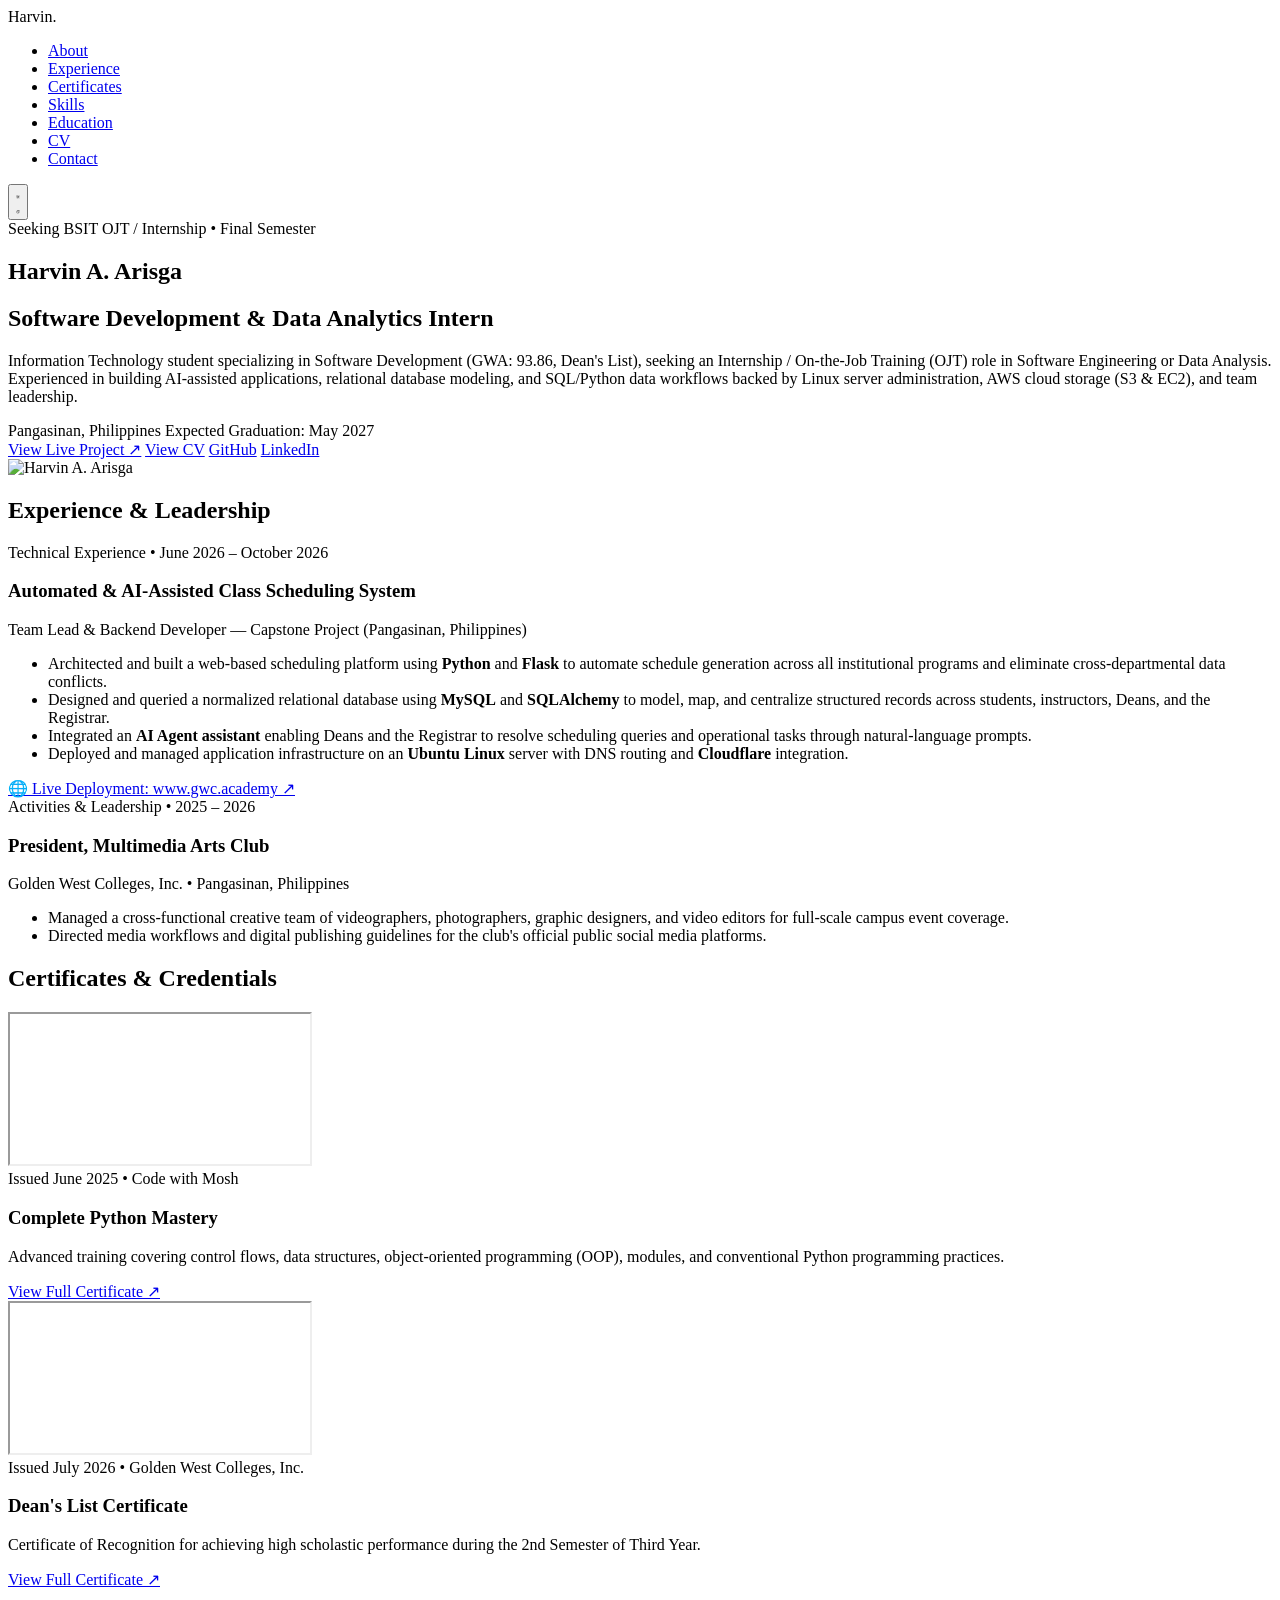
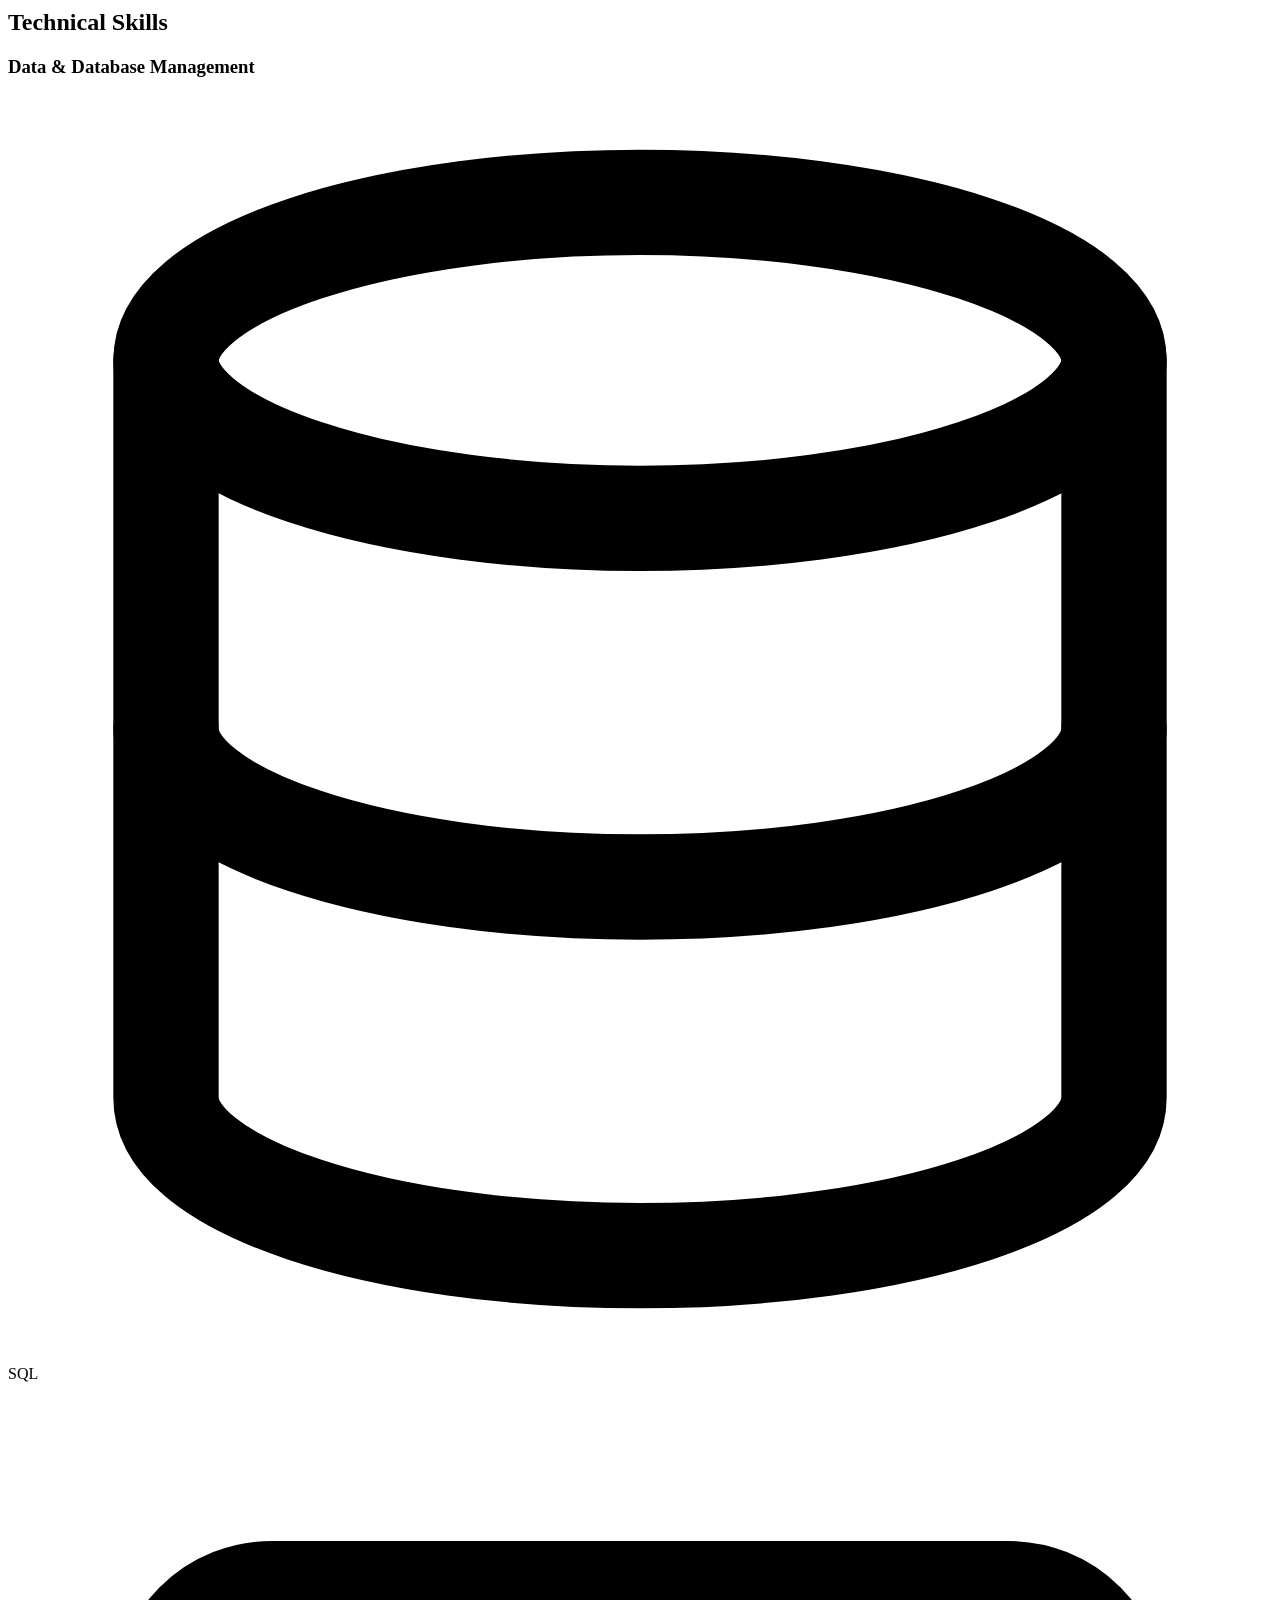
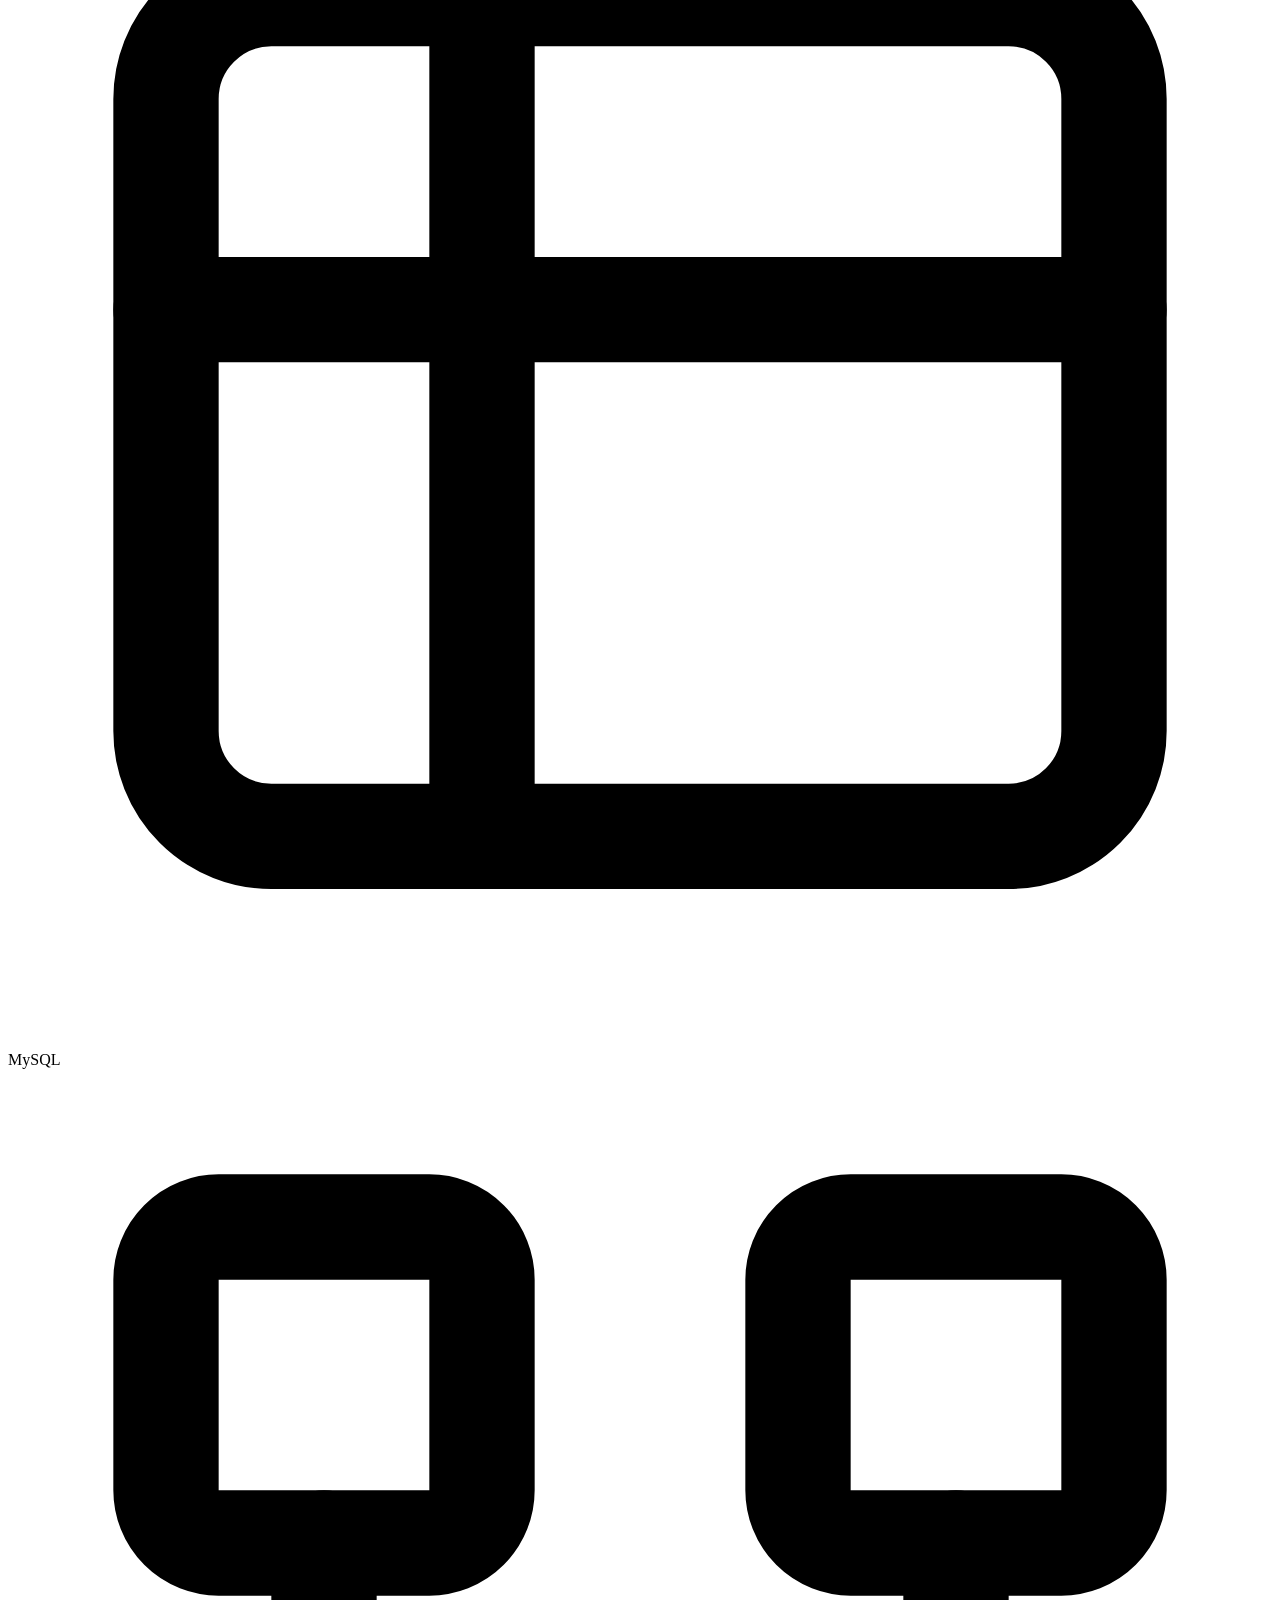
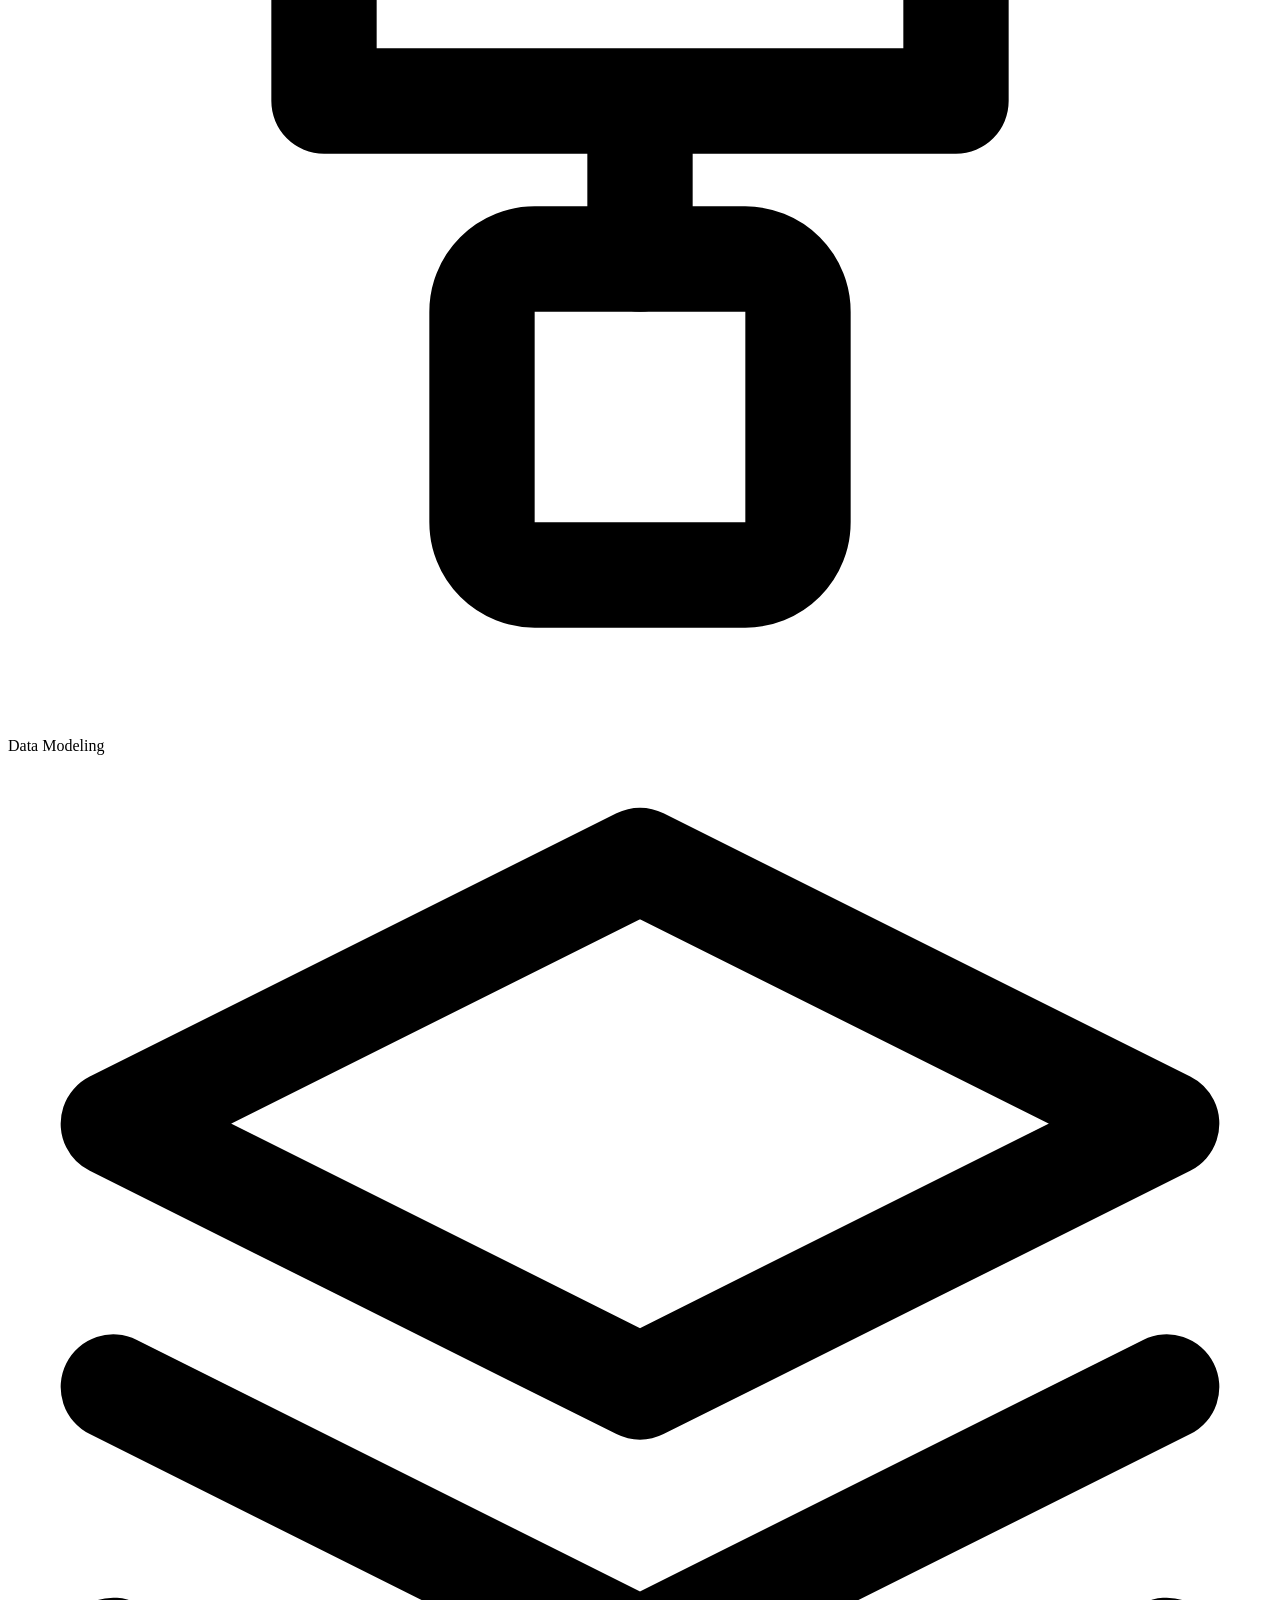
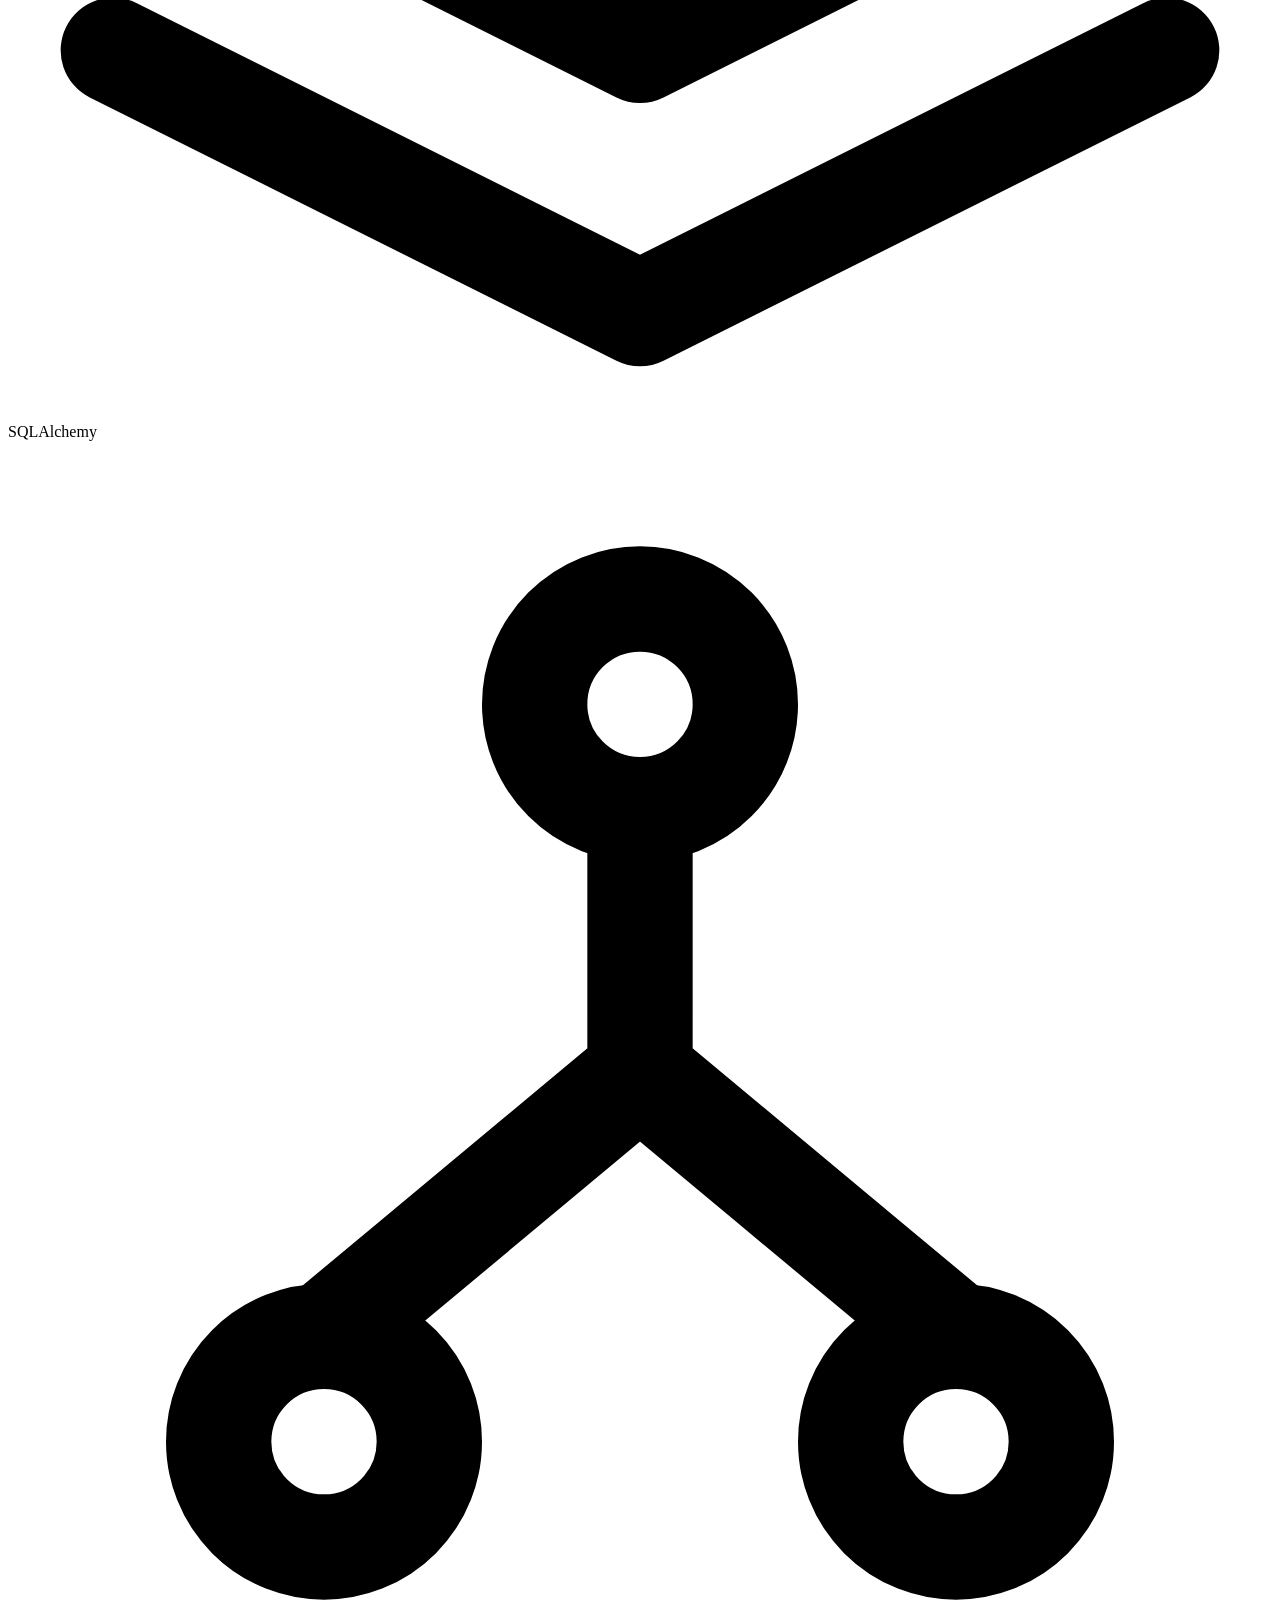
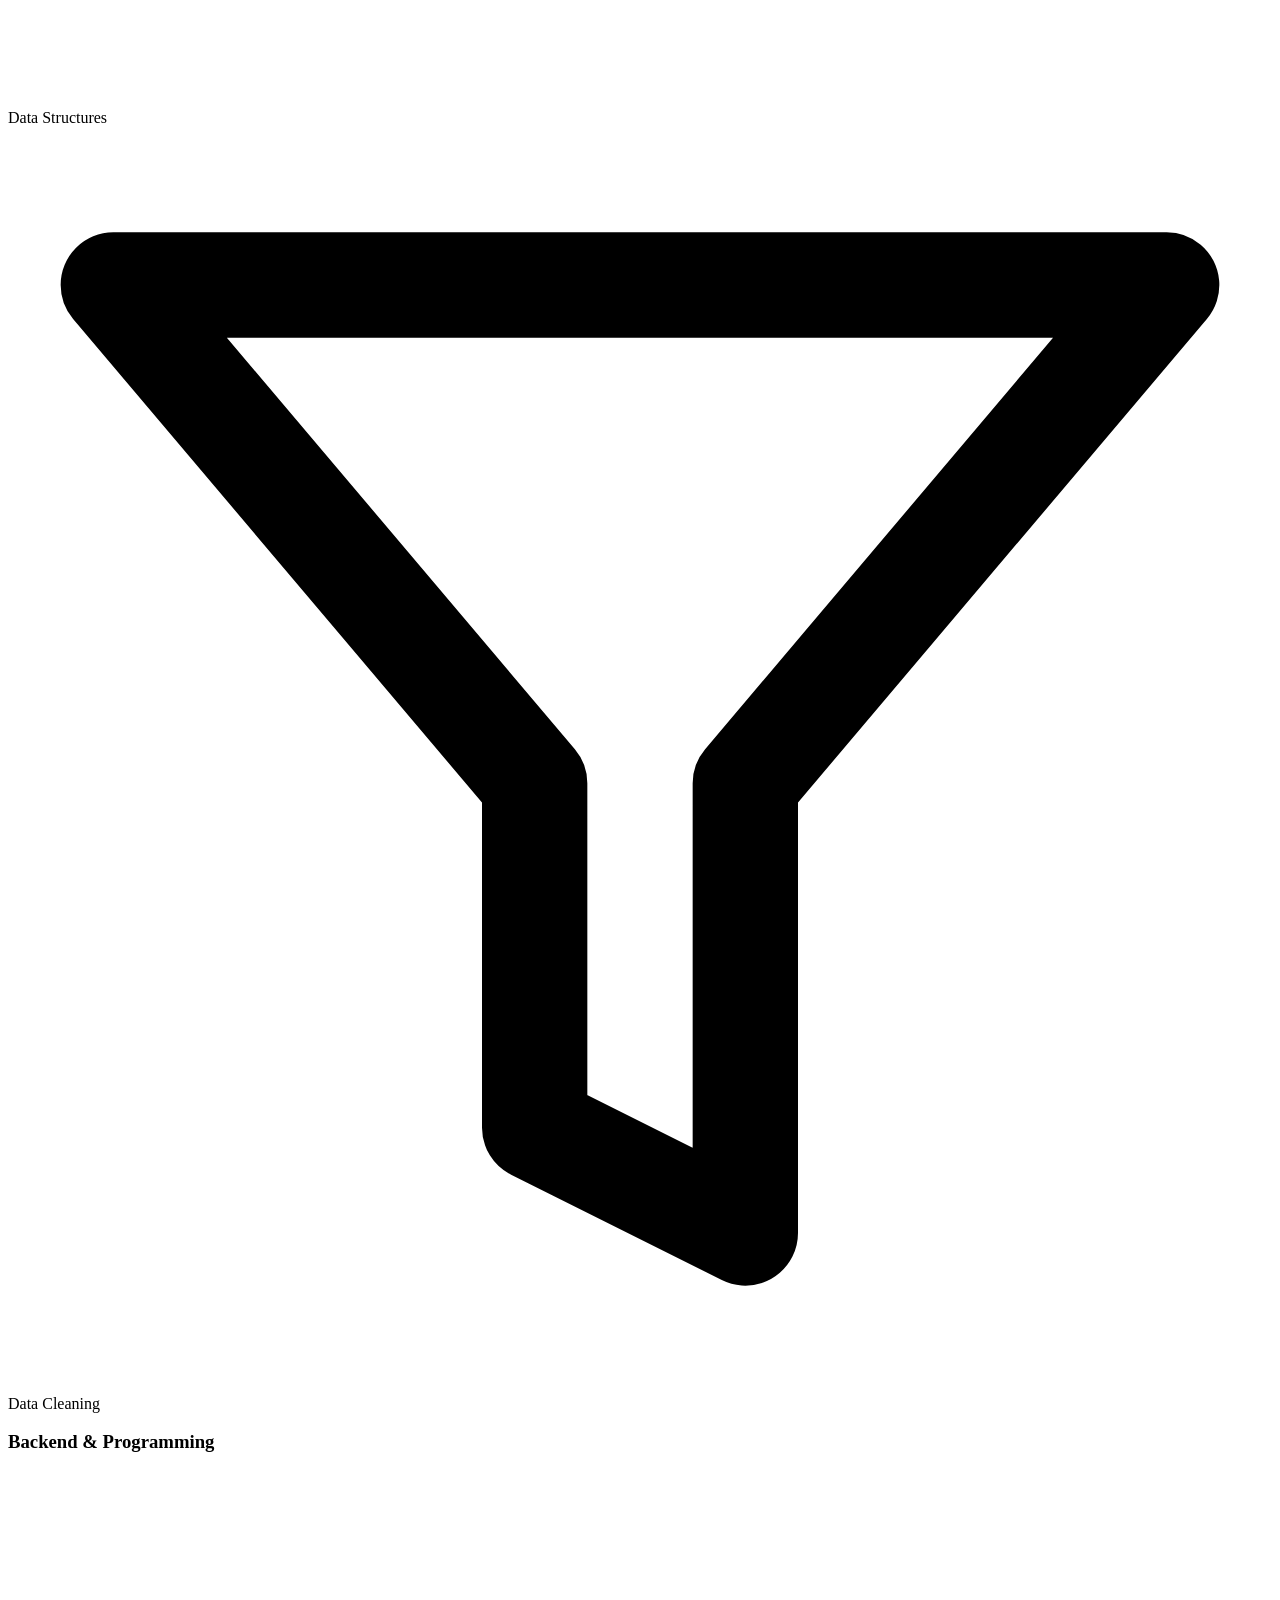
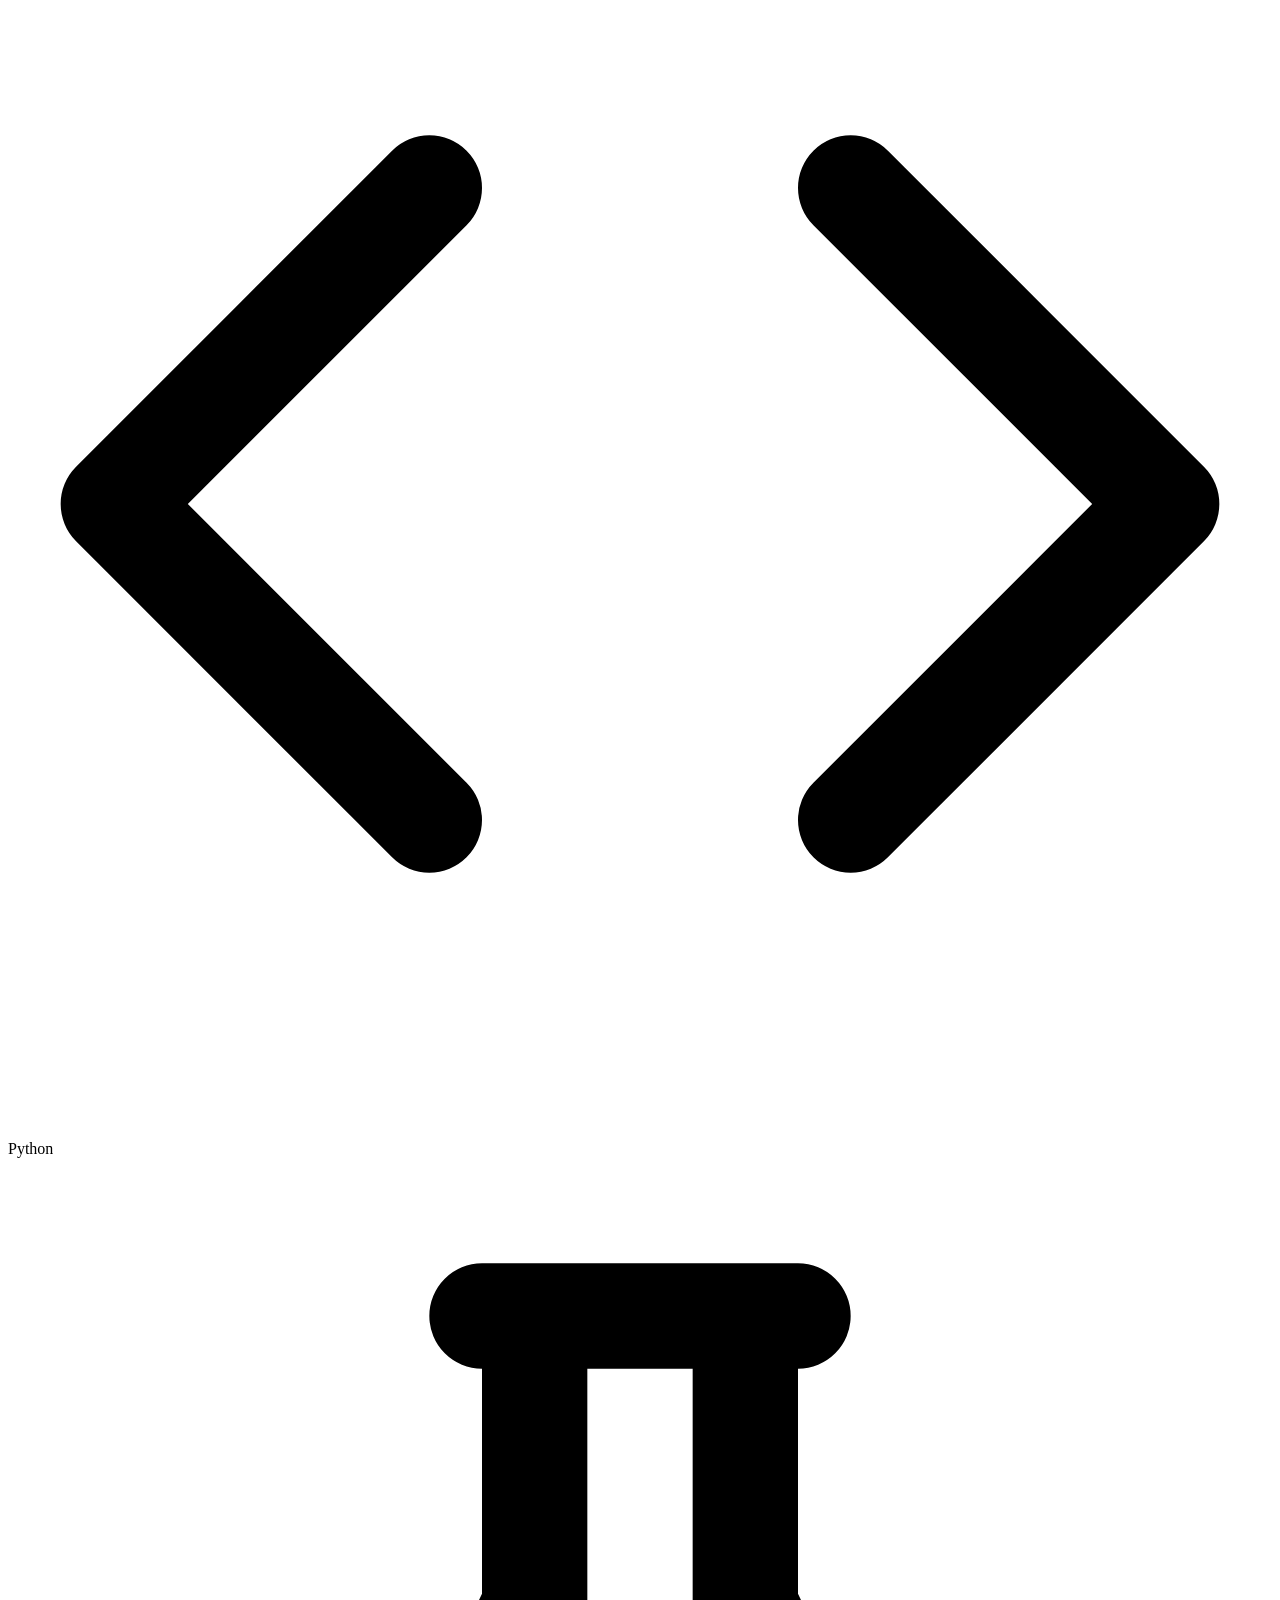
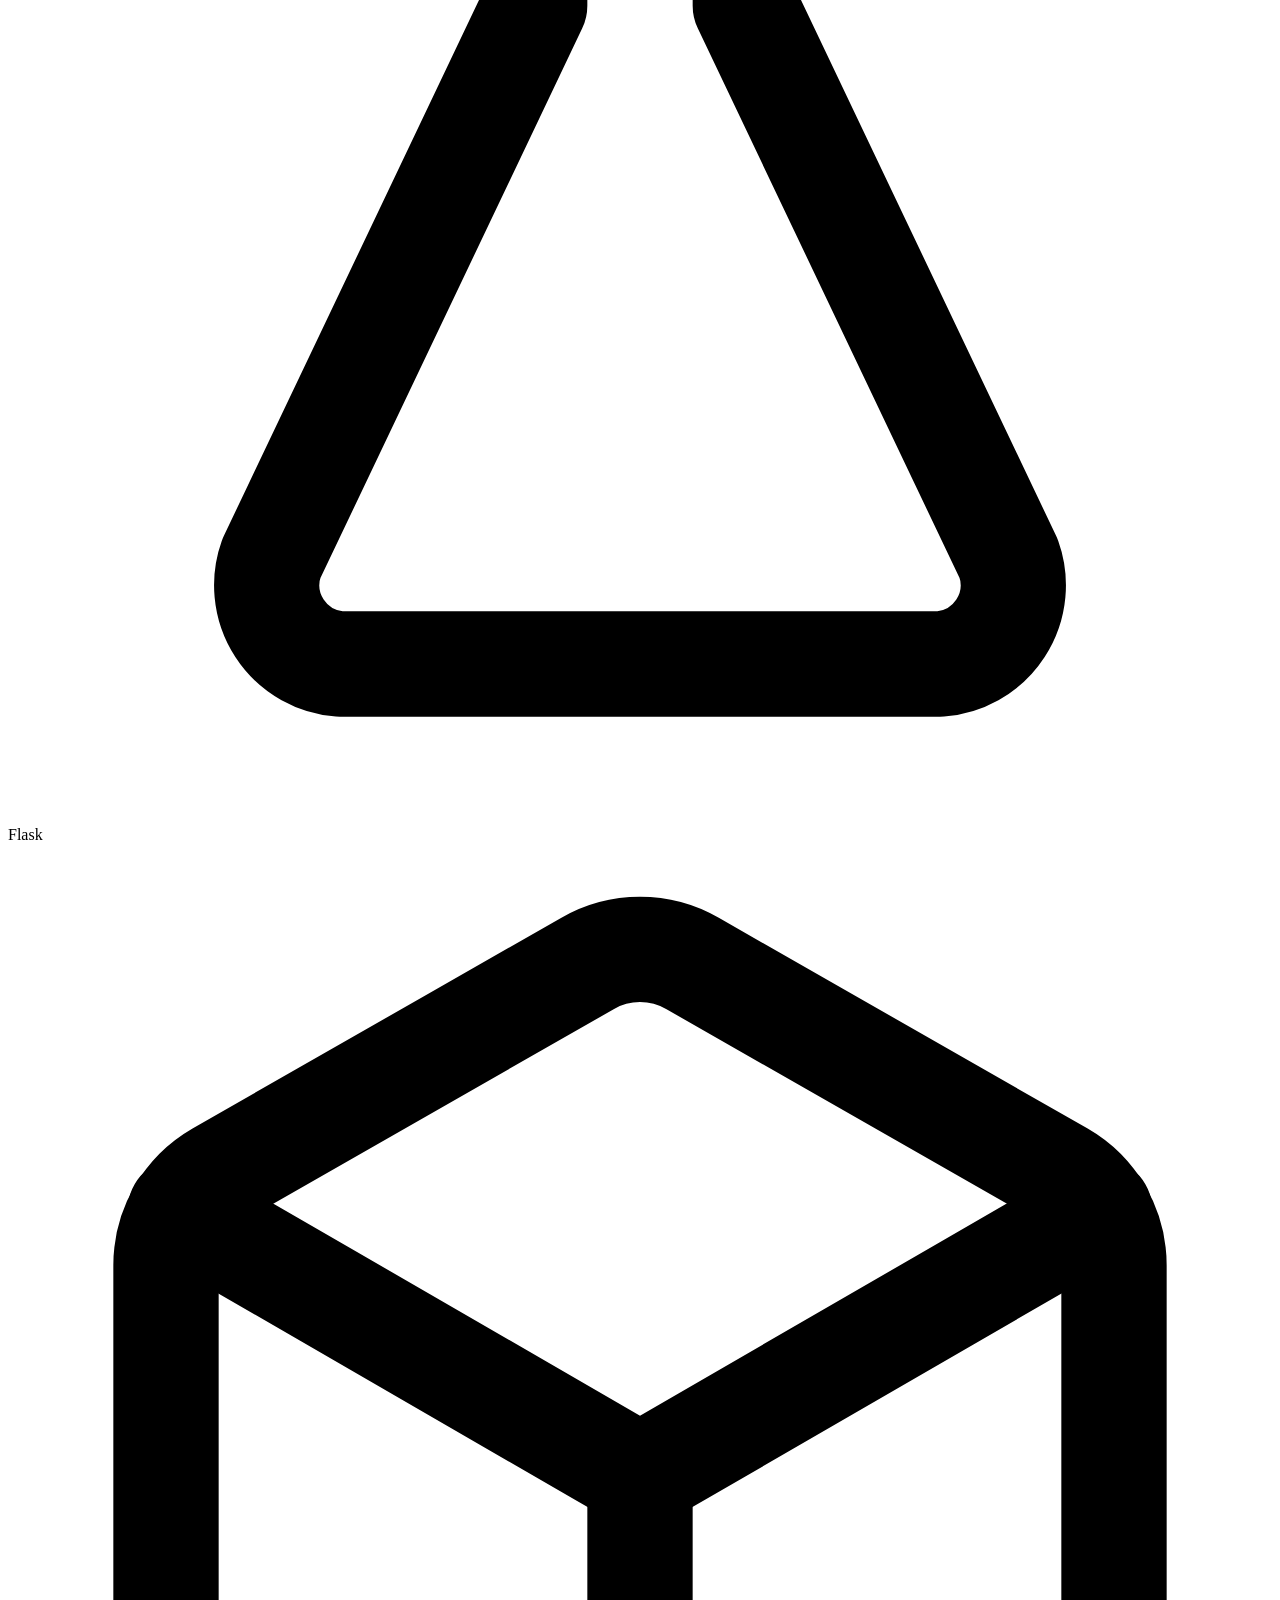
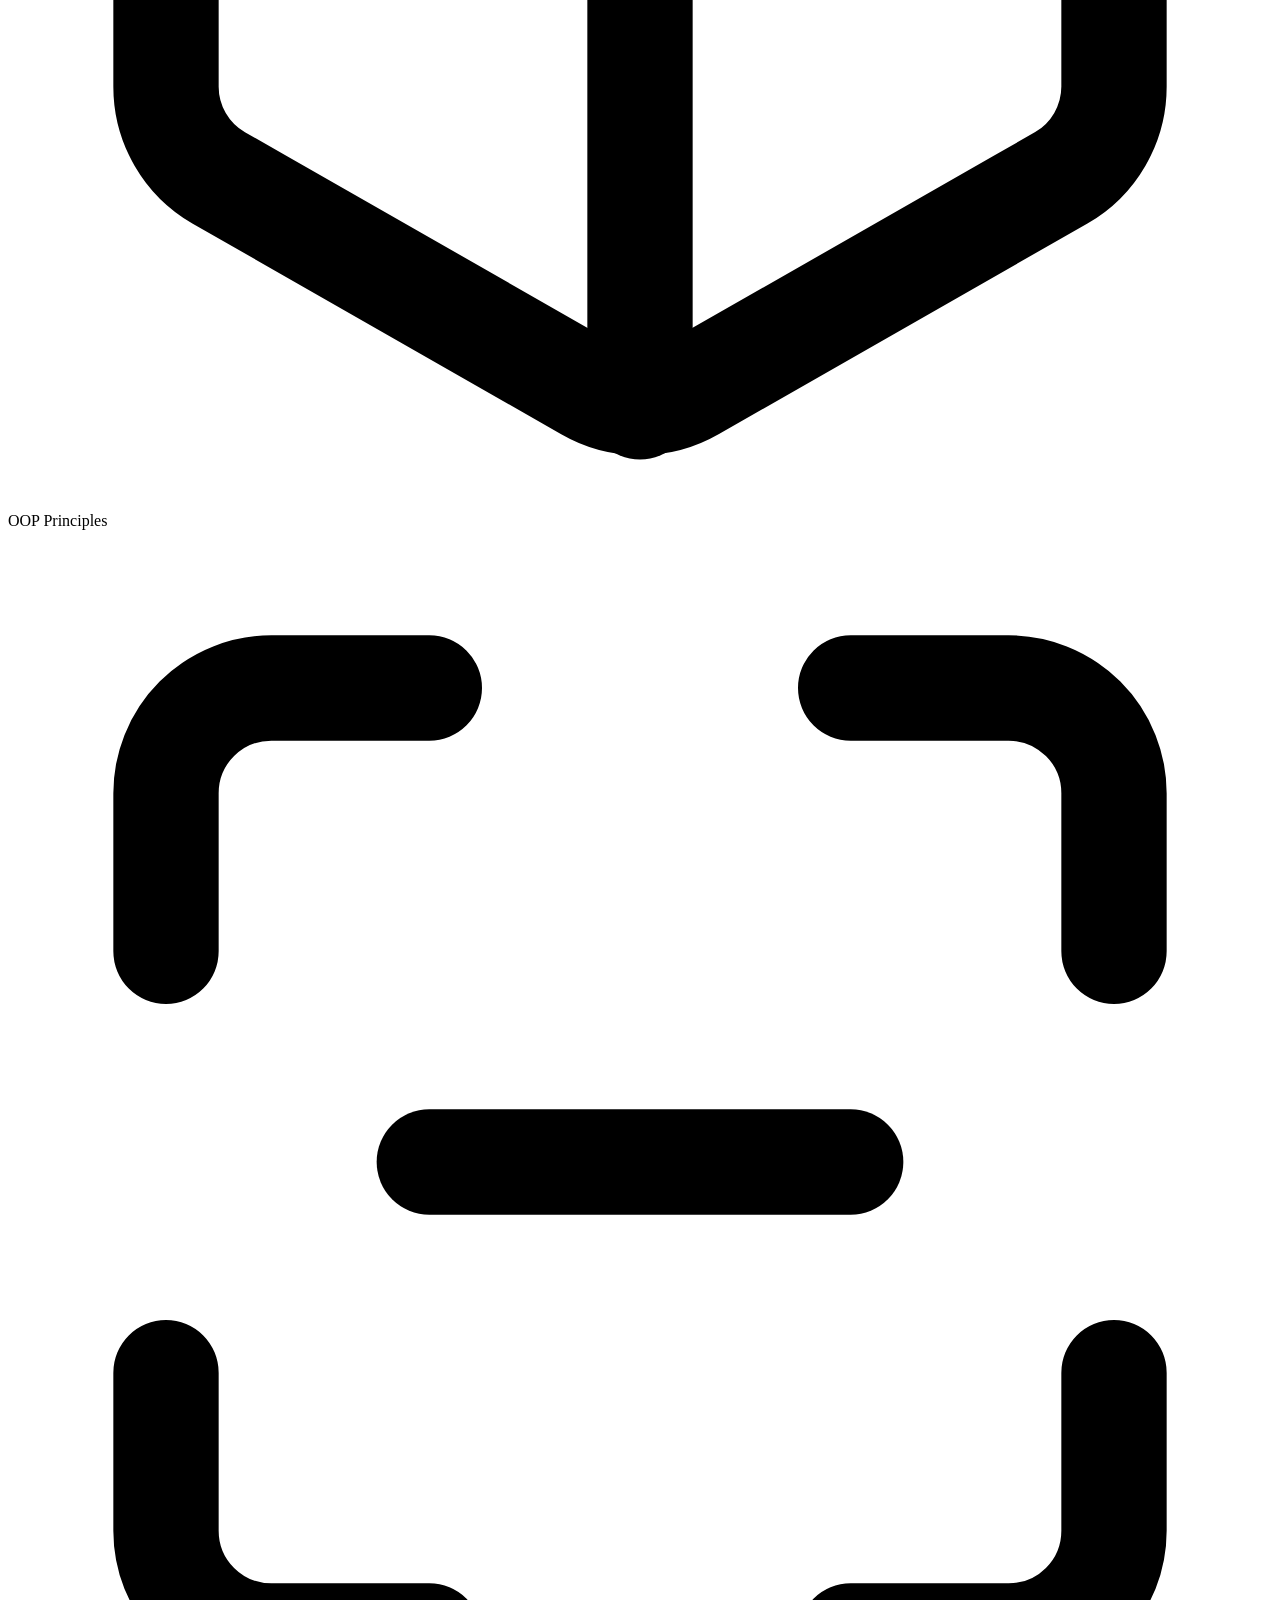
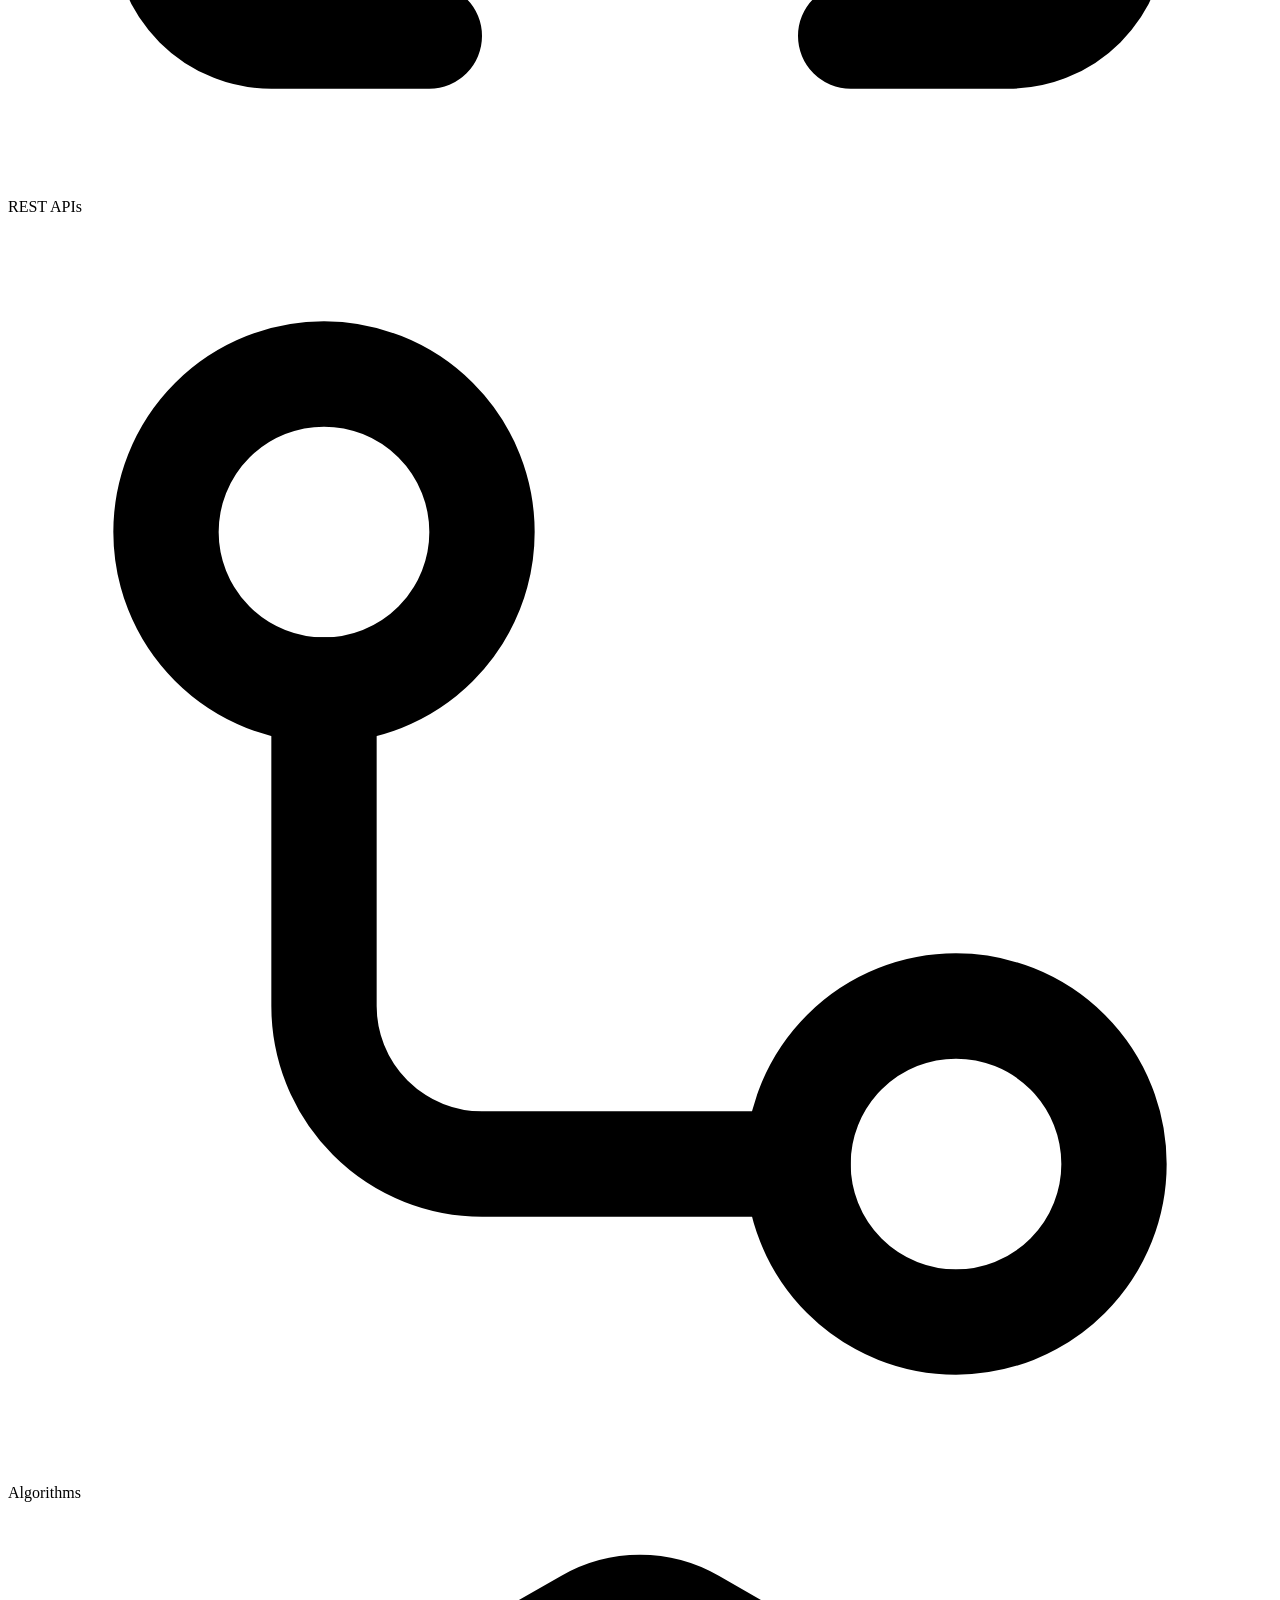
==== Portfolio/index.html @ 960c441a "Add files via upload" ====
<!DOCTYPE html>
<html lang="en">

<head>
    <meta charset="UTF-8">
    <meta name="viewport" content="width=device-width, initial-scale=1.0">
    <title>Harvin A. Arisga | Software Development & Data Analytics OJT</title>
    <link rel="stylesheet" href="/static/css/style.css">
    <script>
        // Apply saved theme immediately before paint (defaults to light mode)
        if (localStorage.getItem('theme') === 'dark') {
            document.documentElement.setAttribute('data-theme', 'dark');
        }
    </script>
</head>

<body>

    <!-- Navigation -->
    <header class="navbar">
        <div class="logo">Harvin<span>.</span></div>
        <nav class="nav-right">
            <ul class="nav-links">
                <li><a href="#about">About</a></li>
                <li><a href="#experience">Experience</a></li>
                <li><a href="#certificates">Certificates</a></li>
                <li><a href="#skills">Skills</a></li>
                <li><a href="#education">Education</a></li>
                <li><a href="#cv">CV</a></li>
                <li><a href="#contact">Contact</a></li>
            </ul>
            <button id="theme-toggle" class="theme-switch" role="switch" aria-checked="false"
                aria-label="Toggle color theme" title="Switch Theme">
                <span class="switch-track">
                    <span class="switch-knob">
                        <!-- Minimal Geometric Sun Icon -->
                        <svg class="icon-sun" viewBox="0 0 24 24" fill="none" stroke="currentColor" stroke-width="2"
                            stroke-linecap="round" stroke-linejoin="round">
                            <circle cx="12" cy="12" r="4"></circle>
                            <path
                                d="M12 2v2M12 20v2M4.93 4.93l1.41 1.41M17.66 17.66l1.41 1.41M2 12h2M20 12h2M4.93 19.07l1.41-1.41M17.66 6.34l1.41-1.41">
                            </path>
                        </svg>
                        <!-- Crescent Moon + Sparkle Icon -->
                        <svg class="icon-moon" viewBox="0 0 24 24" fill="none" stroke="currentColor" stroke-width="2"
                            stroke-linecap="round" stroke-linejoin="round">
                            <path d="M12 3a6 6 0 0 0 9 9 9 9 0 1 1-9-9Z"></path>
                            <path d="M19 3v4M21 5h-4"></path>
                        </svg>
                    </span>
                </span>
            </button>
        </nav>
    </header>

    <!-- Hero Section -->
    <section id="about" class="hero-section">
        <div class="text-side">
            <span class="status-badge">Seeking BSIT OJT / Internship • Final Semester</span>
            <h1>Harvin A. Arisga</h1>
            <h2 class="role">Software Development & Data Analytics Intern</h2>
            <p class="bio">
                Information Technology student specializing in Software Development (GWA: 93.86, Dean's List),
                seeking an Internship / On-the-Job Training (OJT) role in Software Engineering or Data Analysis.
                Experienced in building AI-assisted applications, relational database modeling, and SQL/Python
                data workflows backed by Linux server administration, AWS cloud storage (S3 & EC2), and team leadership.
            </p>
            <div class="hero-meta">
                <span>Pangasinan, Philippines</span>
                <span>Expected Graduation: May 2027</span>
            </div>
            <div class="hero-buttons">
                <a href="https://www.gwc.academy" target="_blank" rel="noopener noreferrer" class="btn primary-btn">View
                    Live Project ↗</a>
                <a href="#cv" class="btn secondary-btn">View CV</a>
                <a href="https://github.com/Rikashiru24" target="_blank" rel="noopener noreferrer"
                    class="btn secondary-btn">GitHub</a>
                <a href="https://linkedin.com/in/harvin-arisga" target="_blank" rel="noopener noreferrer"
                    class="btn secondary-btn">LinkedIn</a>
            </div>
        </div>

        <!-- Your exact cropped photo setup -->
        <div class="crop-box">
            <img src="/static/image/harvin_no_bg.png" alt="Harvin A. Arisga">
        </div>
    </section>

    <!-- Technical Experience & Leadership Section -->
    <section id="experience" class="section alt-bg">
        <h2 class="section-title">Experience & Leadership</h2>
        <div class="experience-grid">

            <!-- Capstone Project with Live URL -->
            <div class="exp-card">
                <div class="exp-header">
                    <div>
                        <span class="exp-tag">Technical Experience • June 2026 – October 2026</span>
                        <h3>Automated & AI-Assisted Class Scheduling System</h3>
                        <p class="exp-role">Team Lead & Backend Developer — Capstone Project (Pangasinan, Philippines)
                        </p>
                    </div>
                </div>
                <ul class="exp-list">
                    <li>Architected and built a web-based scheduling platform using <strong>Python</strong> and
                        <strong>Flask</strong> to automate schedule generation across all institutional programs and
                        eliminate cross-departmental data conflicts.
                    </li>
                    <li>Designed and queried a normalized relational database using <strong>MySQL</strong> and
                        <strong>SQLAlchemy</strong> to model, map, and centralize structured records across students,
                        instructors, Deans, and the Registrar.
                    </li>
                    <li>Integrated an <strong>AI Agent assistant</strong> enabling Deans and the Registrar to resolve
                        scheduling queries and operational tasks through natural-language prompts.
                    </li>
                    <li>Deployed and managed application infrastructure on an <strong>Ubuntu Linux</strong> server with
                        DNS routing and <strong>Cloudflare</strong> integration.
                    </li>
                </ul>
                <div class="exp-footer">
                    <a href="https://www.gwc.academy" target="_blank" rel="noopener noreferrer"
                        class="project-live-link">
                        🌐 Live Deployment: www.gwc.academy ↗
                    </a>
                </div>
            </div>

            <!-- Leadership -->
            <div class="side-cards">
                <div class="exp-card">
                    <span class="exp-tag">Activities & Leadership • 2025 – 2026</span>
                    <h3>President, Multimedia Arts Club</h3>
                    <p class="exp-role">Golden West Colleges, Inc. • Pangasinan, Philippines</p>
                    <ul class="exp-list">
                        <li>Managed a cross-functional creative team of videographers, photographers, graphic designers,
                            and video editors for full-scale campus event coverage.</li>
                        <li>Directed media workflows and digital publishing guidelines for the club's official public
                            social media platforms.</li>
                    </ul>
                </div>
            </div>

        </div>
    </section>

    <!-- Certificates Section -->
    <section id="certificates" class="section">
        <h2 class="section-title">Certificates & Credentials</h2>
        <div class="certificates-grid">

            <!-- Certificate 1: Complete Python Mastery -->
            <div class="cert-item-card">
                <div class="cert-img-wrapper">
                    <iframe
                        src="https://amzn-s3-my-credentials.s3.ap-southeast-1.amazonaws.com/certificates/certificate-of-completion-for-python-programming-for-beginners.pdf#toolbar=0&navpanes=0&scrollbar=0"
                        title="Complete Python Mastery Certificate">
                    </iframe>
                </div>
                <div class="cert-body">
                    <span class="exp-tag">Issued June 2025 • Code with Mosh</span>
                    <h3>Complete Python Mastery</h3>
                    <p>
                        Advanced training covering control flows, data structures, object-oriented programming (OOP),
                        modules, and conventional Python programming practices.
                    </p>
                    <a href="https://amzn-s3-my-credentials.s3.ap-southeast-1.amazonaws.com/certificates/certificate-of-completion-for-python-programming-for-beginners.pdf"
                        target="_blank" rel="noopener noreferrer" class="cert-view-link">
                        View Full Certificate ↗
                    </a>
                </div>
            </div>

            <!-- Certificate 2: Dean's List Certificate -->
            <div class="cert-item-card">
                <div class="cert-img-wrapper">
                    <iframe
                        src="https://amzn-s3-my-credentials.s3.ap-southeast-1.amazonaws.com/certificates/Deans_List_COR.pdf#toolbar=0&navpanes=0&scrollbar=0"
                        title="Dean's List Certificate of Recognition">
                    </iframe>
                </div>
                <div class="cert-body">
                    <span class="exp-tag">Issued July 2026 • Golden West Colleges, Inc.</span>
                    <h3>Dean's List Certificate</h3>
                    <p>
                        Certificate of Recognition for achieving high scholastic performance during the 2nd Semester
                        of Third Year.
                    </p>
                    <a href="https://amzn-s3-my-credentials.s3.ap-southeast-1.amazonaws.com/certificates/Deans_List_COR.pdf"
                        target="_blank" rel="noopener noreferrer" class="cert-view-link">
                        View Full Certificate ↗
                    </a>
                </div>
            </div>

        </div>
    </section>

    <!-- Technical Skills Section -->
    <section id="skills" class="section alt-bg">
        <h2 class="section-title">Technical Skills</h2>
        <div class="skills-categories">
            <!-- Category 1 -->
            <div class="skill-group">
                <h3>Data & Database Management</h3>
                <div class="skills-list">
                    <div class="skill-item">
                        <svg class="skill-icon" viewBox="0 0 24 24" fill="none" stroke="currentColor" stroke-width="2"
                            stroke-linecap="round" stroke-linejoin="round">
                            <ellipse cx="12" cy="5" rx="9" ry="3" />
                            <path d="M3 5v14c0 1.66 4 3 9 3s9-1.34 9-3V5" />
                            <path d="M3 12c0 1.66 4 3 9 3s9-1.34 9-3" />
                        </svg>
                        <span>SQL</span>
                    </div>
                    <div class="skill-item">
                        <svg class="skill-icon" viewBox="0 0 24 24" fill="none" stroke="currentColor" stroke-width="2"
                            stroke-linecap="round" stroke-linejoin="round">
                            <rect x="3" y="4" width="18" height="16" rx="2" />
                            <path d="M3 10h18M9 4v16" />
                        </svg>
                        <span>MySQL</span>
                    </div>
                    <div class="skill-item">
                        <svg class="skill-icon" viewBox="0 0 24 24" fill="none" stroke="currentColor" stroke-width="2"
                            stroke-linecap="round" stroke-linejoin="round">
                            <rect x="3" y="3" width="6" height="6" rx="1" />
                            <rect x="15" y="3" width="6" height="6" rx="1" />
                            <rect x="9" y="15" width="6" height="6" rx="1" />
                            <path d="M6 9v3h12V9M12 12v3" />
                        </svg>
                        <span>Data Modeling</span>
                    </div>
                    <div class="skill-item">
                        <svg class="skill-icon" viewBox="0 0 24 24" fill="none" stroke="currentColor" stroke-width="2"
                            stroke-linecap="round" stroke-linejoin="round">
                            <path d="M12 2L2 7l10 5 10-5-10-5z" />
                            <path d="M2 17l10 5 10-5" />
                            <path d="M2 12l10 5 10-5" />
                        </svg>
                        <span>SQLAlchemy</span>
                    </div>
                    <div class="skill-item">
                        <svg class="skill-icon" viewBox="0 0 24 24" fill="none" stroke="currentColor" stroke-width="2"
                            stroke-linecap="round" stroke-linejoin="round">
                            <circle cx="12" cy="5" r="2" />
                            <circle cx="6" cy="19" r="2" />
                            <circle cx="18" cy="19" r="2" />
                            <path d="M12 7v5m0 0l-6 5m6-5l6 5" />
                        </svg>
                        <span>Data Structures</span>
                    </div>
                    <div class="skill-item">
                        <svg class="skill-icon" viewBox="0 0 24 24" fill="none" stroke="currentColor" stroke-width="2"
                            stroke-linecap="round" stroke-linejoin="round">
                            <polygon points="22 3 2 3 10 12.46 10 19 14 21 14 12.46 22 3" />
                        </svg>
                        <span>Data Cleaning</span>
                    </div>
                </div>
            </div>

            <!-- Category 2 -->
            <div class="skill-group">
                <h3>Backend & Programming</h3>
                <div class="skills-list">
                    <div class="skill-item">
                        <svg class="skill-icon" viewBox="0 0 24 24" fill="none" stroke="currentColor" stroke-width="2"
                            stroke-linecap="round" stroke-linejoin="round">
                            <polyline points="16 18 22 12 16 6" />
                            <polyline points="8 6 2 12 8 18" />
                        </svg>
                        <span>Python</span>
                    </div>
                    <div class="skill-item">
                        <svg class="skill-icon" viewBox="0 0 24 24" fill="none" stroke="currentColor" stroke-width="2"
                            stroke-linecap="round" stroke-linejoin="round">
                            <path d="M9 3h6M10 3v5.5L5 19a1.5 1.5 0 0 0 1.3 2h11.4A1.5 1.5 0 0 0 19 19l-5-10.5V3" />
                        </svg>
                        <span>Flask</span>
                    </div>
                    <div class="skill-item">
                        <svg class="skill-icon" viewBox="0 0 24 24" fill="none" stroke="currentColor" stroke-width="2"
                            stroke-linecap="round" stroke-linejoin="round">
                            <path
                                d="M21 16V8a2 2 0 0 0-1-1.73l-7-4a2 2 0 0 0-2 0l-7 4A2 2 0 0 0 3 8v8a2 2 0 0 0 1 1.73l7 4a2 2 0 0 0 2 0l7-4A2 2 0 0 0 21 16z" />
                            <polyline points="3.27 6.96 12 12.01 20.73 6.96" />
                            <line x1="12" y1="22.08" x2="12" y2="12" />
                        </svg>
                        <span>OOP Principles</span>
                    </div>
                    <div class="skill-item">
                        <svg class="skill-icon" viewBox="0 0 24 24" fill="none" stroke="currentColor" stroke-width="2"
                            stroke-linecap="round" stroke-linejoin="round">
                            <path
                                d="M8 3H5a2 2 0 0 0-2 2v3m18 0V5a2 2 0 0 0-2-2h-3m0 18h3a2 2 0 0 0 2-2v-3M3 16v3a2 2 0 0 0 2 2h3" />
                            <path d="M8 12h8" />
                        </svg>
                        <span>REST APIs</span>
                    </div>
                    <div class="skill-item">
                        <svg class="skill-icon" viewBox="0 0 24 24" fill="none" stroke="currentColor" stroke-width="2"
                            stroke-linecap="round" stroke-linejoin="round">
                            <circle cx="6" cy="6" r="3" />
                            <circle cx="18" cy="18" r="3" />
                            <path d="M6 9v6a3 3 0 0 0 3 3h6" />
                        </svg>
                        <span>Algorithms</span>
                    </div>
                    <div class="skill-item">
                        <svg class="skill-icon" viewBox="0 0 24 24" fill="none" stroke="currentColor" stroke-width="2"
                            stroke-linecap="round" stroke-linejoin="round">
                            <path
                                d="M16.5 9.4l-9-5.19M21 16V8a2 2 0 0 0-1-1.73l-7-4a2 2 0 0 0-2 0l-7 4A2 2 0 0 0 3 8v8a2 2 0 0 0 1 1.73l7 4a2 2 0 0 0 2 0l7-4A2 2 0 0 0 21 16z" />
                        </svg>
                        <span>Python venv & PIP</span>
                    </div>
                </div>
            </div>

            <!-- Category 3 -->
            <div class="skill-group">
                <h3>Cloud & Infrastructure</h3>
                <div class="skills-list">
                    <div class="skill-item">
                        <svg class="skill-icon" viewBox="0 0 24 24" fill="none" stroke="currentColor" stroke-width="2"
                            stroke-linecap="round" stroke-linejoin="round">
                            <path d="M17.5 19H9a7 7 0 1 1 6.71-9h1.79a4.5 4.5 0 1 1 0 9Z" />
                        </svg>
                        <span>AWS S3</span>
                    </div>
                    <div class="skill-item">
                        <svg class="skill-icon" viewBox="0 0 24 24" fill="none" stroke="currentColor" stroke-width="2"
                            stroke-linecap="round" stroke-linejoin="round">
                            <rect x="2" y="3" width="20" height="6" rx="1" />
                            <rect x="2" y="15" width="20" height="6" rx="1" />
                            <line x1="6" y1="6" x2="6.01" y2="6" />
                            <line x1="6" y1="18" x2="6.01" y2="18" />
                        </svg>
                        <span>AWS EC2</span>
                    </div>
                    <div class="skill-item">
                        <svg class="skill-icon" viewBox="0 0 24 24" fill="none" stroke="currentColor" stroke-width="2"
                            stroke-linecap="round" stroke-linejoin="round">
                            <polyline points="4 17 10 11 4 5" />
                            <line x1="12" y1="19" x2="20" y2="19" />
                        </svg>
                        <span>Linux (Ubuntu)</span>
                    </div>
                    <div class="skill-item">
                        <svg class="skill-icon" viewBox="0 0 24 24" fill="none" stroke="currentColor" stroke-width="2"
                            stroke-linecap="round" stroke-linejoin="round">
                            <rect x="3" y="11" width="18" height="11" rx="2" />
                            <path d="M7 11V7a5 5 0 0 1 10 0v4" />
                        </svg>
                        <span>VPS & SSH</span>
                    </div>
                    <div class="skill-item">
                        <svg class="skill-icon" viewBox="0 0 24 24" fill="none" stroke="currentColor" stroke-width="2"
                            stroke-linecap="round" stroke-linejoin="round">
                            <polygon points="12 2 21 7 21 17 12 22 3 17 3 7 12 2" />
                            <path d="M9 15V9l6 6V9" />
                        </svg>
                        <span>NGINX</span>
                    </div>
                    <div class="skill-item">
                        <svg class="skill-icon" viewBox="0 0 24 24" fill="none" stroke="currentColor" stroke-width="2"
                            stroke-linecap="round" stroke-linejoin="round">
                            <circle cx="12" cy="12" r="10" />
                            <line x1="2" y1="12" x2="22" y2="12" />
                            <path
                                d="M12 2a15.3 15.3 0 0 1 4 10 15.3 15.3 0 0 1-4 10 15.3 15.3 0 0 1-4-10 15.3 15.3 0 0 1 4-10z" />
                        </svg>
                        <span>Cloudflare & DNS</span>
                    </div>
                </div>
            </div>

            <!-- Category 4 -->
            <div class="skill-group">
                <h3>Developer & Workflow Tools</h3>
                <div class="skills-list">
                    <div class="skill-item">
                        <svg class="skill-icon" viewBox="0 0 24 24" fill="none" stroke="currentColor" stroke-width="2"
                            stroke-linecap="round" stroke-linejoin="round">
                            <line x1="6" y1="3" x2="6" y2="15" />
                            <circle cx="18" cy="6" r="3" />
                            <circle cx="6" cy="18" r="3" />
                            <path d="M18 9a9 9 0 0 1-9 9" />
                        </svg>
                        <span>Git</span>
                    </div>
                    <div class="skill-item">
                        <svg class="skill-icon" viewBox="0 0 24 24" fill="none" stroke="currentColor" stroke-width="2"
                            stroke-linecap="round" stroke-linejoin="round">
                            <path
                                d="M9 19c-5 1.5-5-2.5-7-3m14 6v-3.87a3.37 3.37 0 0 0-.94-2.61c3.14-.35 6.44-1.54 6.44-7A5.44 5.44 0 0 0 20 4.77 5.07 5.07 0 0 0 19.91 1S18.73.65 16 2.48a13.38 13.38 0 0 0-7 0C6.27.65 5.09 1 5.09 1A5.07 5.07 0 0 0 5 4.77a5.44 5.44 0 0 0-1.5 3.78c0 5.42 3.3 6.61 6.44 7A3.37 3.37 0 0 0 9 18.13V22" />
                        </svg>
                        <span>GitHub</span>
                    </div>
                    <div class="skill-item">
                        <svg class="skill-icon" viewBox="0 0 24 24" fill="none" stroke="currentColor" stroke-width="2"
                            stroke-linecap="round" stroke-linejoin="round">
                            <line x1="22" y1="2" x2="11" y2="13" />
                            <polygon points="22 2 15 22 11 13 2 9 22 2" />
                        </svg>
                        <span>Postman</span>
                    </div>
                    <div class="skill-item">
                        <svg class="skill-icon" viewBox="0 0 24 24" fill="none" stroke="currentColor" stroke-width="2"
                            stroke-linecap="round" stroke-linejoin="round">
                            <rect x="3" y="4" width="18" height="16" rx="2" />
                            <polyline points="8 10 11 12 8 14" />
                            <line x1="13" y1="14" x2="16" y2="14" />
                        </svg>
                        <span>VS Code</span>
                    </div>
                    <div class="skill-item">
                        <svg class="skill-icon" viewBox="0 0 24 24" fill="none" stroke="currentColor" stroke-width="2"
                            stroke-linecap="round" stroke-linejoin="round">
                            <rect x="2" y="4" width="20" height="16" rx="2" />
                            <path d="M6 9l3 3-3 3M11 15h5" />
                        </svg>
                        <span>Linux CLI</span>
                    </div>
                    <div class="skill-item">
                        <svg class="skill-icon" viewBox="0 0 24 24" fill="none" stroke="currentColor" stroke-width="2"
                            stroke-linecap="round" stroke-linejoin="round">
                            <path d="M17 8h1a4 4 0 1 1 0 8h-1" />
                            <path d="M3 8h14v9a4 4 0 0 1-4 4H7a4 4 0 0 1-4-4Z" />
                            <line x1="6" y1="2" x2="6" y2="4" />
                            <line x1="10" y1="2" x2="10" y2="4" />
                            <line x1="14" y1="2" x2="14" y2="4" />
                        </svg>
                        <span>Homebrew</span>
                    </div>
                </div>
            </div>
        </div>
    </section>

    <!-- Education Section -->
    <section id="education" class="section">
        <h2 class="section-title">Education</h2>
        <div class="education-card">
            <div class="edu-header">
                <div>
                    <h3>Golden West Colleges, Inc.</h3>
                    <p class="degree-name">Bachelor of Science in Information Technology</p>
                </div>
                <span class="edu-badge">GWA: 93.86 • Dean's List</span>
            </div>
            <p class="edu-sub">Concentrations: Software Engineering & Application Development • Pangasinan, Philippines
                (Expected May 2027)</p>
            <p class="edu-details">
                <strong>Core Coursework:</strong> Database Management, Data Structures & Algorithms,
                Object-Oriented Programming, Programming Fundamentals.
            </p>
        </div>
    </section>

    <!-- Curriculum Vitae Section -->
    <section id="cv" class="section alt-bg">
        <h2 class="section-title">Curriculum Vitae</h2>
        <p class="cv-intro">
            Preview my latest one-page CV directly below or open/download the PDF copy for your records.
        </p>

        <div class="cv-container">
            <div class="cv-toolbar">
                <span class="cv-filename">Harvin_Arisga_CV.pdf</span>
                <div class="cv-actions">
                    <a href="https://amzn-s3-my-credentials.s3.ap-southeast-1.amazonaws.com/credentials/Harvin_Arisga_CV.pdf"
                        target="_blank" rel="noopener noreferrer" class="btn primary-btn cv-btn">
                        Open Full PDF ↗
                    </a>
                    <a href="https://amzn-s3-my-credentials.s3.ap-southeast-1.amazonaws.com/credentials/Harvin_Arisga_CV.pdf"
                        download="Harvin_Arisga_CV.pdf" class="btn secondary-btn cv-btn">
                        Download CV ↓
                    </a>
                </div>
            </div>

            <div class="cv-viewer-wrapper">
                <iframe
                    src="https://amzn-s3-my-credentials.s3.ap-southeast-1.amazonaws.com/credentials/Harvin_Arisga_CV.pdf#view=FitH"
                    title="Harvin A. Arisga Curriculum Vitae">
                </iframe>
            </div>
        </div>
    </section>

    <!-- Contact Section -->
    <section id="contact" class="section contact-section">
        <h2 class="section-title">Get In Touch</h2>
        <p class="contact-intro">
            Available for On-the-Job Training (OJT) / Internship opportunities in Software Development,
            Data Analysis, Database Management, or Cloud Infrastructure.
        </p>
        <div class="contact-details">
            <a href="mailto:harvin.a.arisga@gmail.com" class="contact-item">harvin.a.arisga@gmail.com</a>
            <a href="tel:+639072925071" class="contact-item">(+63)-907-292-5071</a>
            <a href="https://linkedin.com/in/harvin-arisga" target="_blank" rel="noopener noreferrer"
                class="contact-item">linkedin.com/in/harvin-arisga</a>
            <a href="https://github.com/Rikashiru24" target="_blank" rel="noopener noreferrer"
                class="contact-item">github.com/Rikashiru24</a>
        </div>
    </section>

    <!-- Footer -->
    <footer>
        <p>© 2026 Harvin A. Arisga • Pangasinan, Philippines</p>
    </footer>

    <script>
        const toggleBtn = document.getElementById('theme-toggle');
        const root = document.documentElement;

        function syncAriaState() {
            const isDark = root.getAttribute('data-theme') === 'dark';
            toggleBtn.setAttribute('aria-checked', isDark ? 'true' : 'false');
        }

        syncAriaState();

        toggleBtn.addEventListener('click', () => {
            const isDark = root.getAttribute('data-theme') === 'dark';
            if (isDark) {
                root.removeAttribute('data-theme');
                localStorage.setItem('theme', 'light');
            } else {
                root.setAttribute('data-theme', 'dark');
                localStorage.setItem('theme', 'dark');
            }
            syncAriaState();
        });
    </script>

</body>

</html>
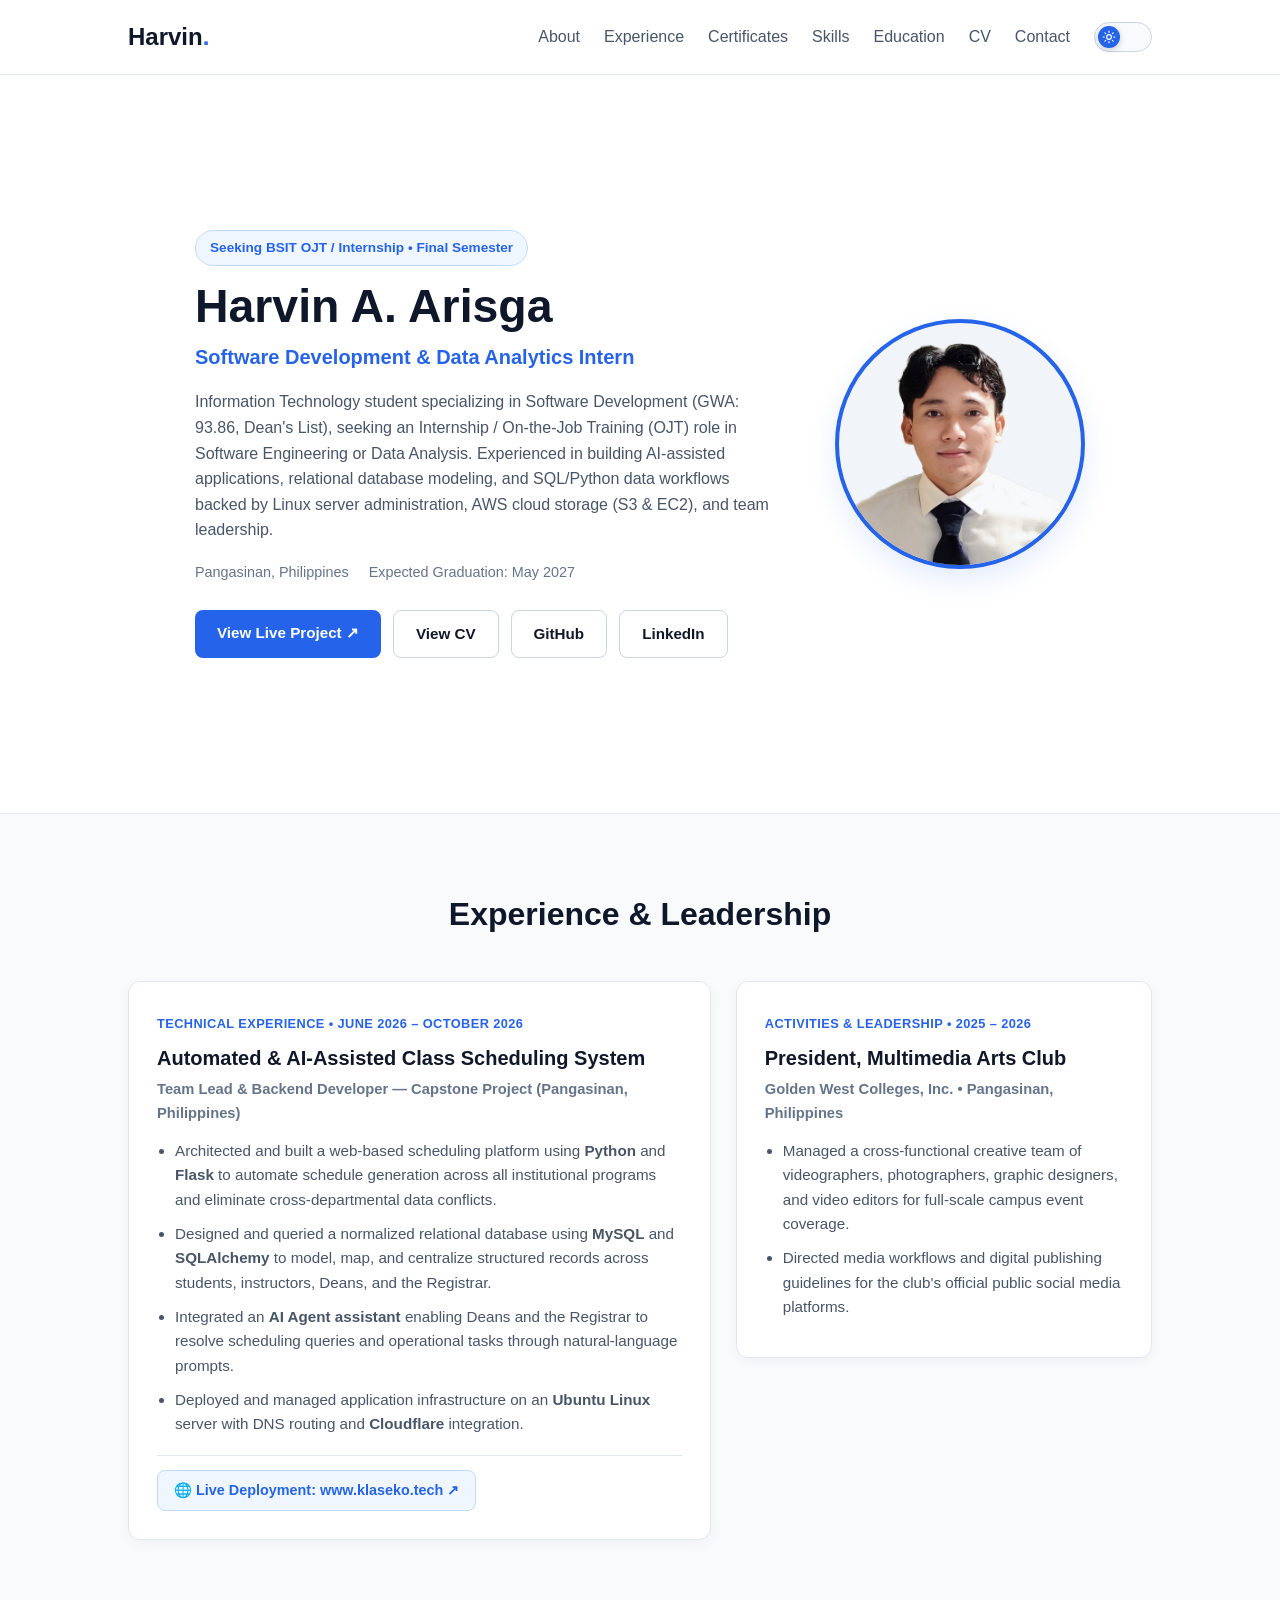
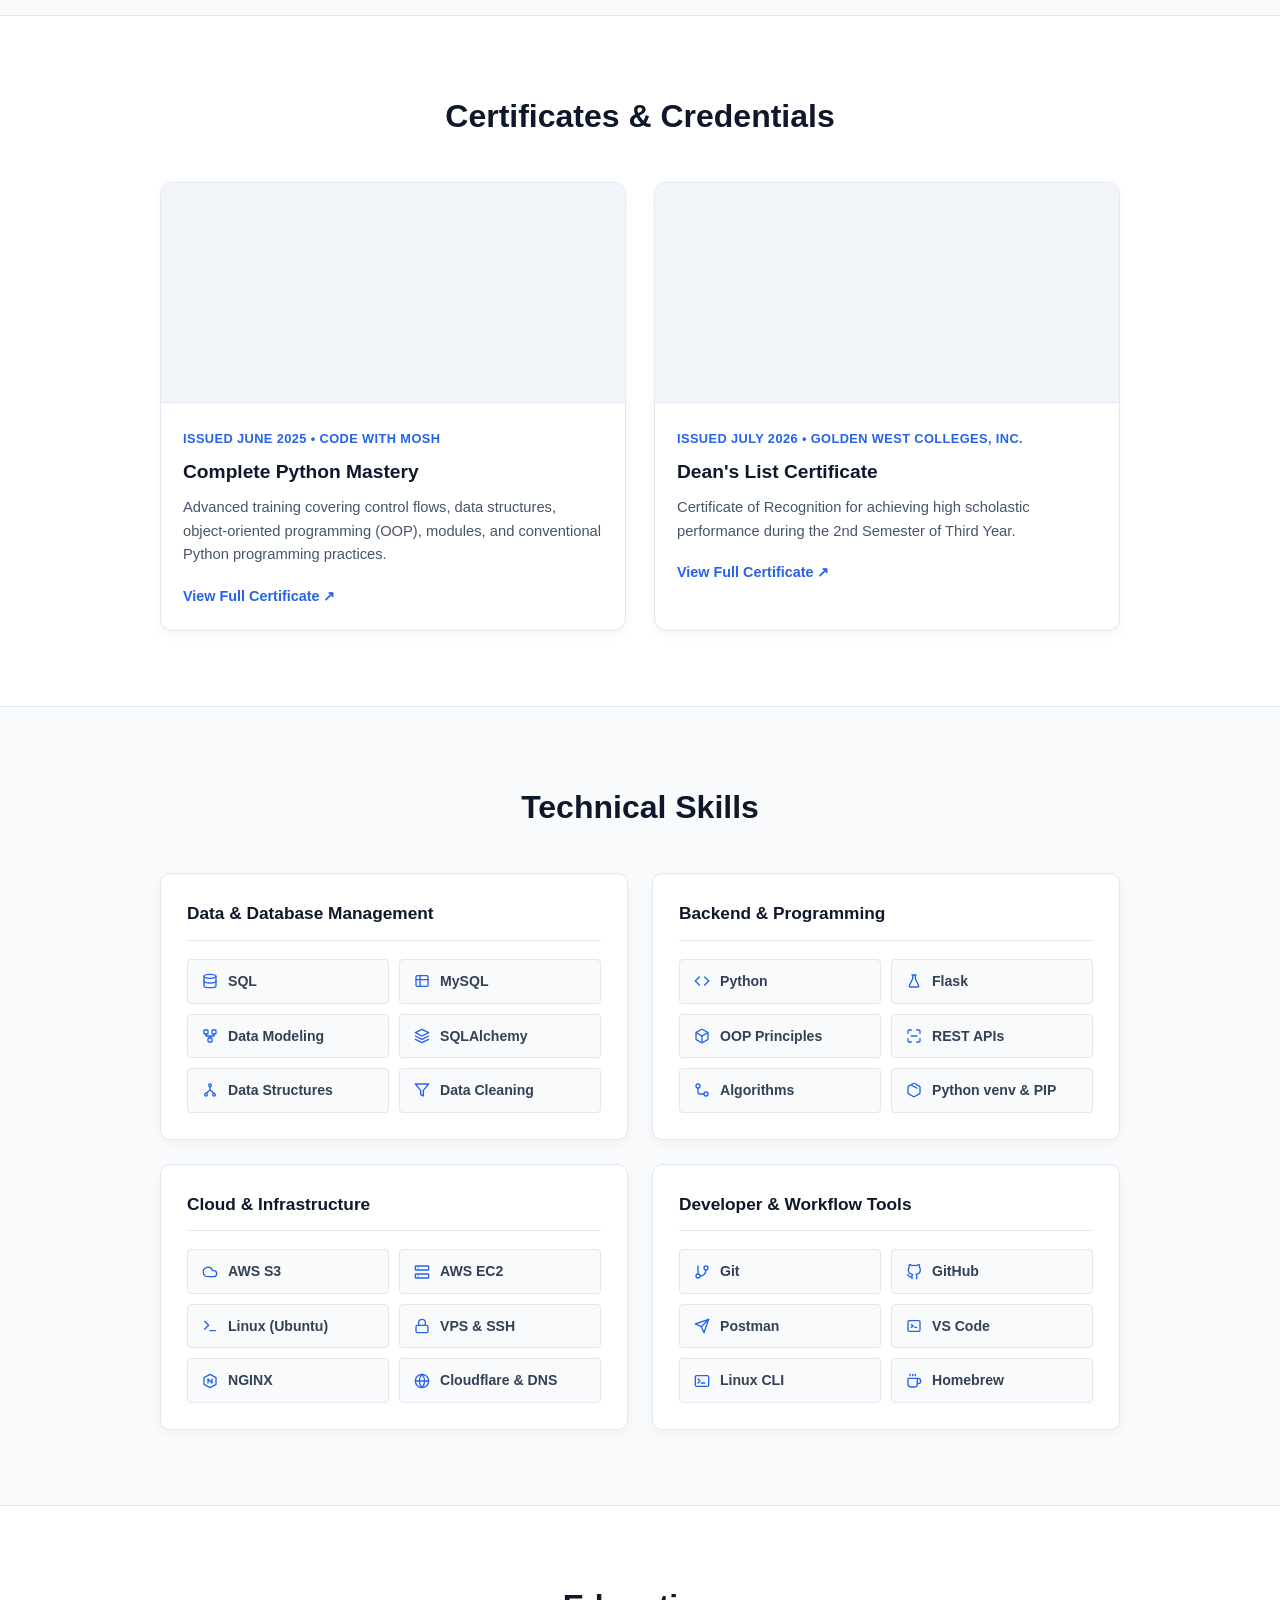
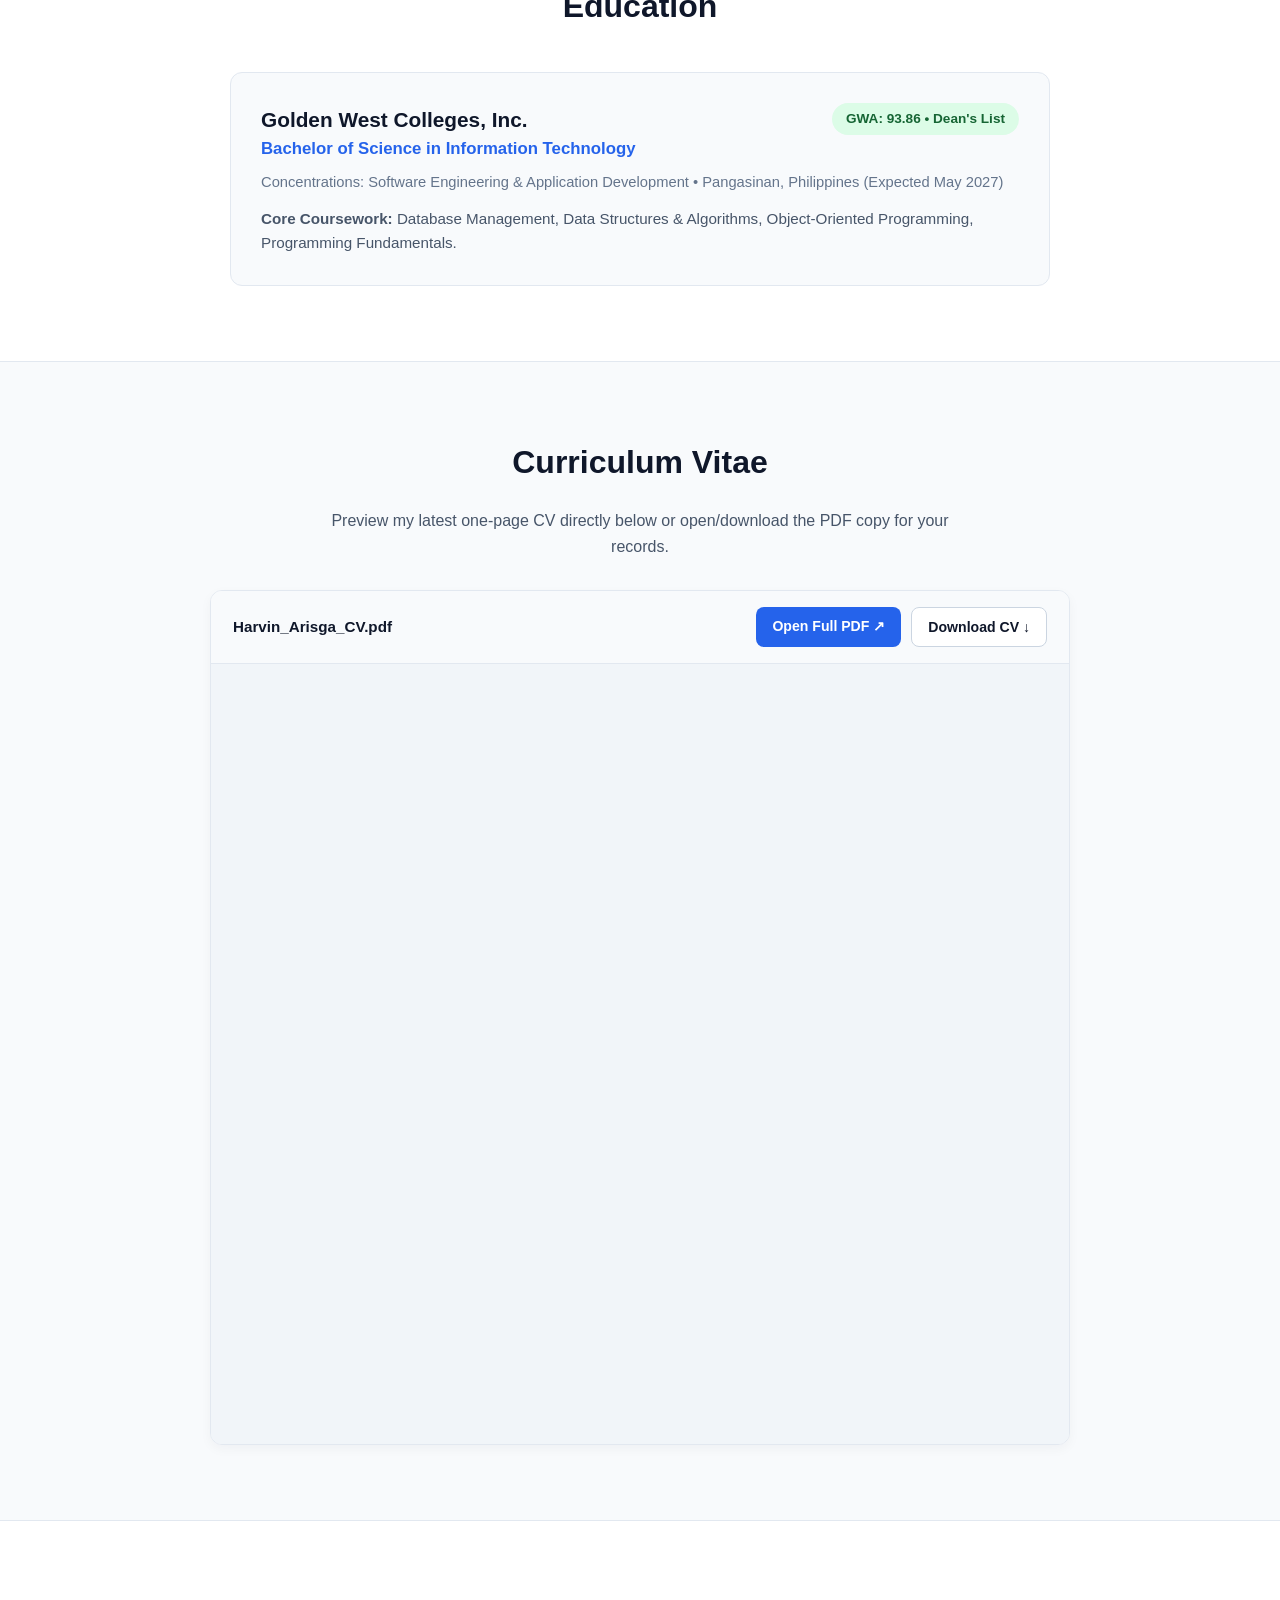
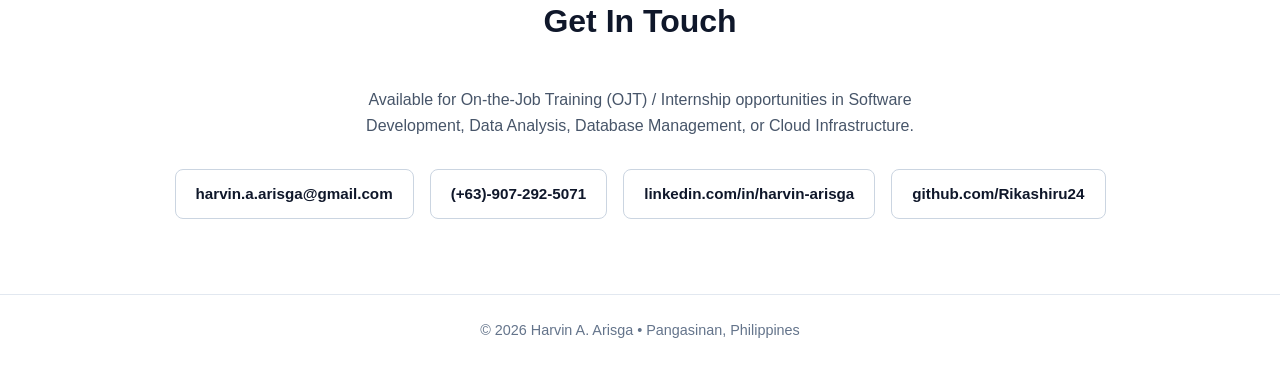
==== commit 4edf2b8a: "Update index.html" ====
--- a/Portfolio/index.html
+++ b/Portfolio/index.html
@@ -70,7 +70,8 @@
                 <span>Expected Graduation: May 2027</span>
             </div>
             <div class="hero-buttons">
-                <a href="https://www.gwc.academy" target="_blank" rel="noopener noreferrer" class="btn primary-btn">View
+                <a href="https://www.klaseko.tech" target="_blank" rel="noopener noreferrer"
+                    class="btn primary-btn">View
                     Live Project ↗</a>
                 <a href="#cv" class="btn secondary-btn">View CV</a>
                 <a href="https://github.com/Rikashiru24" target="_blank" rel="noopener noreferrer"
@@ -118,9 +119,9 @@
                     </li>
                 </ul>
                 <div class="exp-footer">
-                    <a href="https://www.gwc.academy" target="_blank" rel="noopener noreferrer"
+                    <a href="https://www.klaseko.tech" target="_blank" rel="noopener noreferrer"
                         class="project-live-link">
-                        🌐 Live Deployment: www.gwc.academy ↗
+                        🌐 Live Deployment: www.klaseko.tech ↗
                     </a>
                 </div>
             </div>
@@ -152,7 +153,7 @@
             <div class="cert-item-card">
                 <div class="cert-img-wrapper">
                     <iframe
-                        src="https://amzn-s3-my-credentials.s3.ap-southeast-1.amazonaws.com/certificates/certificate-of-completion-for-python-programming-for-beginners.pdf#toolbar=0&navpanes=0&scrollbar=0"
+                        src="https://amzn-my-credentials.s3.ap-southeast-1.amazonaws.com/certificates/certificate-of-completion-for-python-programming-for-beginners.pdf#toolbar=0&navpanes=0&scrollbar=0"
                         title="Complete Python Mastery Certificate">
                     </iframe>
                 </div>
@@ -163,7 +164,7 @@
                         Advanced training covering control flows, data structures, object-oriented programming (OOP),
                         modules, and conventional Python programming practices.
                     </p>
-                    <a href="https://amzn-s3-my-credentials.s3.ap-southeast-1.amazonaws.com/certificates/certificate-of-completion-for-python-programming-for-beginners.pdf"
+                    <a href="https://amzn-my-credentials.s3.ap-southeast-1.amazonaws.com/certificates/certificate-of-completion-for-python-programming-for-beginners.pdf"
                         target="_blank" rel="noopener noreferrer" class="cert-view-link">
                         View Full Certificate ↗
                     </a>
@@ -174,7 +175,7 @@
             <div class="cert-item-card">
                 <div class="cert-img-wrapper">
                     <iframe
-                        src="https://amzn-s3-my-credentials.s3.ap-southeast-1.amazonaws.com/certificates/Deans_List_COR.pdf#toolbar=0&navpanes=0&scrollbar=0"
+                        src="https://amzn-my-credentials.s3.ap-southeast-1.amazonaws.com/credentials/Deans_List_COR.pdf#toolbar=0&navpanes=0&scrollbar=0"
                         title="Dean's List Certificate of Recognition">
                     </iframe>
                 </div>
@@ -185,7 +186,7 @@
                         Certificate of Recognition for achieving high scholastic performance during the 2nd Semester
                         of Third Year.
                     </p>
-                    <a href="https://amzn-s3-my-credentials.s3.ap-southeast-1.amazonaws.com/certificates/Deans_List_COR.pdf"
+                    <a href="https://amzn-my-credentials.s3.ap-southeast-1.amazonaws.com/credentials/Deans_List_COR.pdf"
                         target="_blank" rel="noopener noreferrer" class="cert-view-link">
                         View Full Certificate ↗
                     </a>
@@ -469,11 +470,11 @@
             <div class="cv-toolbar">
                 <span class="cv-filename">Harvin_Arisga_CV.pdf</span>
                 <div class="cv-actions">
-                    <a href="https://amzn-s3-my-credentials.s3.ap-southeast-1.amazonaws.com/credentials/Harvin_Arisga_CV.pdf"
+                    <a href="https://amzn-my-credentials.s3.ap-southeast-1.amazonaws.com/credentials/Harvin_Arisga_CV.pdf"
                         target="_blank" rel="noopener noreferrer" class="btn primary-btn cv-btn">
                         Open Full PDF ↗
                     </a>
-                    <a href="https://amzn-s3-my-credentials.s3.ap-southeast-1.amazonaws.com/credentials/Harvin_Arisga_CV.pdf"
+                    <a href="https://amzn-my-credentials.s3.ap-southeast-1.amazonaws.com/credentials/Harvin_Arisga_CV.pdf"
                         download="Harvin_Arisga_CV.pdf" class="btn secondary-btn cv-btn">
                         Download CV ↓
                     </a>
@@ -482,7 +483,7 @@
 
             <div class="cv-viewer-wrapper">
                 <iframe
-                    src="https://amzn-s3-my-credentials.s3.ap-southeast-1.amazonaws.com/credentials/Harvin_Arisga_CV.pdf#view=FitH"
+                    src="https://amzn-my-credentials.s3.ap-southeast-1.amazonaws.com/credentials/Harvin_Arisga_CV.pdf#view=FitH"
                     title="Harvin A. Arisga Curriculum Vitae">
                 </iframe>
             </div>
@@ -537,4 +538,4 @@
 
 </body>
 
-</html>+</html>
--- a/static/css/style.css
+++ b/static/css/style.css
@@ -0,0 +1,743 @@
+/* Theme Variables (Light Mode Default) */
+:root {
+    --bg-primary: #ffffff;
+    --bg-alt: #f8fafc;
+    --bg-card: #ffffff;
+    --bg-pill: #f8fafc;
+    --bg-badge: #eff6ff;
+    --border-badge: #bfdbfe;
+    --bg-edu-badge: #dcfce7;
+    --text-edu-badge: #166534;
+    --bg-media: #f1f5f9;
+    --nav-bg: rgba(255, 255, 255, 0.96);
+
+    --text-heading: #0f172a;
+    --text-body: #1e293b;
+    --text-muted: #475569;
+    --text-subtle: #64748b;
+    --text-pill: #334155;
+
+    --accent: #2563eb;
+    --accent-hover: #1d4ed8;
+    --accent-soft: #dbeafe;
+    --accent-shadow: rgba(37, 99, 235, 0.12);
+
+    --border-color: #e2e8f0;
+    --border-strong: #cbd5e1;
+    --card-shadow: 0 4px 12px rgba(15, 23, 42, 0.04);
+}
+
+/* Dark Mode Overrides */
+[data-theme="dark"] {
+    --bg-primary: #0f172a;
+    --bg-alt: #1e293b;
+    --bg-card: #1e293b;
+    --bg-pill: #0f172a;
+    --bg-badge: rgba(56, 189, 248, 0.12);
+    --border-badge: rgba(56, 189, 248, 0.35);
+    --bg-edu-badge: rgba(34, 197, 94, 0.16);
+    --text-edu-badge: #86efac;
+    --bg-media: #0f172a;
+    --nav-bg: rgba(15, 23, 42, 0.95);
+
+    --text-heading: #f8fafc;
+    --text-body: #e2e8f0;
+    --text-muted: #cbd5e1;
+    --text-subtle: #94a3b8;
+    --text-pill: #e2e8f0;
+
+    --accent: #38bdf8;
+    --accent-hover: #7dd3fc;
+    --accent-soft: rgba(56, 189, 248, 0.2);
+    --accent-shadow: rgba(56, 189, 248, 0.18);
+
+    --border-color: #334155;
+    --border-strong: #475569;
+    --card-shadow: 0 6px 18px rgba(0, 0, 0, 0.25);
+}
+
+/* Reset & Base Styles */
+* {
+    margin: 0;
+    padding: 0;
+    box-sizing: border-box;
+    font-family: 'Segoe UI', Tahoma, Geneva, Verdana, sans-serif;
+}
+
+html {
+    scroll-behavior: smooth;
+}
+
+body {
+    background-color: var(--bg-primary);
+    color: var(--text-body);
+    line-height: 1.6;
+    transition: background-color 0.25s ease, color 0.25s ease;
+}
+
+/* Navigation */
+.navbar {
+    display: flex;
+    justify-content: space-between;
+    align-items: center;
+    padding: 18px 10%;
+    background-color: var(--nav-bg);
+    position: sticky;
+    top: 0;
+    z-index: 100;
+    border-bottom: 1px solid var(--border-color);
+    transition: background-color 0.25s ease, border-color 0.25s ease;
+}
+
+.logo {
+    font-size: 1.5rem;
+    font-weight: 700;
+    color: var(--text-heading);
+}
+
+.logo span {
+    color: var(--accent);
+}
+
+.nav-right {
+    display: flex;
+    align-items: center;
+    gap: 24px;
+}
+
+.nav-links {
+    list-style: none;
+    display: flex;
+    gap: 24px;
+}
+
+.nav-links a {
+    text-decoration: none;
+    color: var(--text-muted);
+    font-weight: 500;
+    transition: color 0.2s ease;
+}
+
+.nav-links a:hover {
+    color: var(--accent);
+}
+
+/* Custom Animated Pill Theme Switch */
+.theme-switch {
+    background: none;
+    border: none;
+    padding: 0;
+    cursor: pointer;
+    display: inline-flex;
+    align-items: center;
+}
+
+.switch-track {
+    width: 58px;
+    height: 30px;
+    background-color: var(--bg-alt);
+    border: 1.5px solid var(--border-strong);
+    border-radius: 999px;
+    padding: 3px;
+    display: flex;
+    align-items: center;
+    position: relative;
+    transition: background-color 0.3s ease, border-color 0.3s ease;
+}
+
+.theme-switch:hover .switch-track {
+    border-color: var(--accent);
+}
+
+.switch-knob {
+    width: 22px;
+    height: 22px;
+    border-radius: 50%;
+    background-color: var(--accent);
+    color: #ffffff;
+    display: flex;
+    align-items: center;
+    justify-content: center;
+    position: relative;
+    box-shadow: 0 2px 6px rgba(15, 23, 42, 0.2);
+    transition: transform 0.35s cubic-bezier(0.34, 1.56, 0.64, 1), background-color 0.3s ease;
+}
+
+[data-theme="dark"] .switch-knob {
+    transform: translateX(28px);
+    color: #0f172a;
+}
+
+.switch-knob svg {
+    width: 14px;
+    height: 14px;
+    position: absolute;
+    transition: opacity 0.25s ease, transform 0.35s ease;
+}
+
+/* Light Mode State: Sun visible, Moon hidden */
+.icon-sun {
+    opacity: 1;
+    transform: rotate(0deg) scale(1);
+}
+
+.icon-moon {
+    opacity: 0;
+    transform: rotate(-90deg) scale(0.5);
+}
+
+/* Dark Mode State: Moon visible, Sun hidden */
+[data-theme="dark"] .icon-sun {
+    opacity: 0;
+    transform: rotate(90deg) scale(0.5);
+}
+
+[data-theme="dark"] .icon-moon {
+    opacity: 1;
+    transform: rotate(0deg) scale(1);
+}
+
+/* Hero Section */
+.hero-section {
+    display: flex;
+    align-items: center;
+    justify-content: center;
+    gap: 60px;
+    min-height: 82vh;
+    padding: 50px 10%;
+}
+
+.text-side {
+    max-width: 580px;
+    text-align: left;
+}
+
+.status-badge {
+    display: inline-block;
+    background-color: var(--bg-badge);
+    color: var(--accent);
+    border: 1px solid var(--border-badge);
+    padding: 6px 14px;
+    border-radius: 20px;
+    font-size: 0.85rem;
+    font-weight: 600;
+    margin-bottom: 14px;
+}
+
+.text-side h1 {
+    font-size: 2.9rem;
+    color: var(--text-heading);
+    line-height: 1.15;
+    margin-bottom: 8px;
+}
+
+.role {
+    font-size: 1.25rem;
+    color: var(--accent);
+    font-weight: 600;
+    margin-bottom: 16px;
+}
+
+.bio {
+    color: var(--text-muted);
+    margin-bottom: 18px;
+    font-size: 1rem;
+}
+
+.hero-meta {
+    display: flex;
+    flex-wrap: wrap;
+    gap: 20px;
+    font-size: 0.9rem;
+    color: var(--text-subtle);
+    font-weight: 500;
+    margin-bottom: 26px;
+}
+
+.hero-buttons {
+    display: flex;
+    flex-wrap: wrap;
+    gap: 12px;
+}
+
+/* Buttons */
+.btn {
+    display: inline-block;
+    padding: 11px 22px;
+    border-radius: 8px;
+    text-decoration: none;
+    font-weight: 600;
+    font-size: 0.95rem;
+    transition: transform 0.2s ease, background-color 0.2s ease, border-color 0.2s ease, color 0.2s ease;
+}
+
+.primary-btn {
+    background-color: var(--accent);
+    color: #ffffff;
+}
+
+[data-theme="dark"] .primary-btn {
+    color: #0f172a;
+}
+
+.primary-btn:hover {
+    background-color: var(--accent-hover);
+    transform: translateY(-2px);
+}
+
+.secondary-btn {
+    border: 1px solid var(--border-strong);
+    color: var(--text-heading);
+    background-color: var(--bg-card);
+}
+
+.secondary-btn:hover {
+    border-color: var(--accent);
+    color: var(--accent);
+    transform: translateY(-2px);
+}
+
+/* Your Cropped Photo Styling */
+.crop-box {
+    width: 250px;
+    height: 250px;
+    overflow: hidden;
+    position: relative;
+    flex-shrink: 0;
+    border-radius: 50%;
+    border: 4px solid var(--accent);
+    background-color: var(--bg-media);
+    box-shadow: 0 12px 28px var(--accent-shadow);
+}
+
+.crop-box img {
+    width: 300px;
+    height: auto;
+    position: absolute;
+    top: -120px;
+    left: -40px;
+}
+
+/* General Sections */
+.section {
+    padding: 75px 10%;
+    text-align: center;
+}
+
+.alt-bg {
+    background-color: var(--bg-alt);
+    border-top: 1px solid var(--border-color);
+    border-bottom: 1px solid var(--border-color);
+}
+
+.section-title {
+    font-size: 2rem;
+    color: var(--text-heading);
+    margin-bottom: 40px;
+}
+
+/* Experience & Leadership Grid */
+.experience-grid {
+    display: grid;
+    grid-template-columns: 1.4fr 1fr;
+    gap: 25px;
+    text-align: left;
+}
+
+.side-cards {
+    display: flex;
+    flex-direction: column;
+    gap: 25px;
+}
+
+.exp-card {
+    background-color: var(--bg-card);
+    padding: 28px;
+    border-radius: 12px;
+    border: 1px solid var(--border-color);
+    box-shadow: var(--card-shadow);
+}
+
+.exp-tag {
+    display: inline-block;
+    font-size: 0.8rem;
+    color: var(--accent);
+    font-weight: 700;
+    text-transform: uppercase;
+    letter-spacing: 0.4px;
+    margin-bottom: 8px;
+}
+
+.exp-card h3 {
+    font-size: 1.25rem;
+    color: var(--text-heading);
+    margin-bottom: 4px;
+}
+
+.exp-role {
+    font-size: 0.92rem;
+    font-weight: 600;
+    color: var(--text-subtle);
+    margin-bottom: 14px;
+}
+
+.exp-list {
+    padding-left: 18px;
+    color: var(--text-muted);
+    font-size: 0.95rem;
+}
+
+.exp-list li {
+    margin-bottom: 10px;
+}
+
+.exp-footer {
+    margin-top: 18px;
+    padding-top: 14px;
+    border-top: 1px solid var(--border-color);
+}
+
+.project-live-link {
+    display: inline-block;
+    background-color: var(--bg-badge);
+    color: var(--accent);
+    border: 1px solid var(--border-badge);
+    padding: 8px 16px;
+    border-radius: 8px;
+    text-decoration: none;
+    font-weight: 600;
+    font-size: 0.9rem;
+    transition: background-color 0.2s ease, transform 0.2s ease;
+}
+
+.project-live-link:hover {
+    background-color: var(--accent-soft);
+    transform: translateY(-1px);
+}
+
+/* Certificates Grid */
+.certificates-grid {
+    display: grid;
+    grid-template-columns: repeat(auto-fit, minmax(320px, 1fr));
+    gap: 28px;
+    text-align: left;
+    max-width: 960px;
+    margin: 0 auto;
+}
+
+.cert-item-card {
+    background-color: var(--bg-card);
+    border: 1px solid var(--border-color);
+    border-radius: 12px;
+    overflow: hidden;
+    box-shadow: var(--card-shadow);
+    transition: transform 0.25s ease, border-color 0.25s ease;
+}
+
+.cert-item-card:hover {
+    transform: translateY(-4px);
+    border-color: var(--accent);
+}
+
+.cert-img-wrapper {
+    width: 100%;
+    height: 220px;
+    background-color: var(--bg-media);
+    border-bottom: 1px solid var(--border-color);
+    display: flex;
+    align-items: center;
+    justify-content: center;
+    overflow: hidden;
+    position: relative;
+}
+
+.cert-img-wrapper img,
+.cert-img-wrapper iframe {
+    width: 100%;
+    height: 100%;
+    border: none;
+    object-fit: contain;
+    pointer-events: none;
+}
+
+.cert-body {
+    padding: 22px;
+}
+
+.cert-body h3 {
+    font-size: 1.2rem;
+    color: var(--text-heading);
+    margin-bottom: 8px;
+}
+
+.cert-body p {
+    color: var(--text-muted);
+    font-size: 0.92rem;
+    margin-bottom: 16px;
+}
+
+.cert-view-link {
+    color: var(--accent);
+    text-decoration: none;
+    font-weight: 600;
+    font-size: 0.9rem;
+}
+
+.cert-view-link:hover {
+    text-decoration: underline;
+}
+
+/* Skills Categories (Symmetrical 2x2 Architectural Grid) */
+.skills-categories {
+    display: grid;
+    grid-template-columns: repeat(2, 1fr);
+    gap: 24px;
+    max-width: 960px;
+    margin: 0 auto;
+    text-align: left;
+}
+
+.skill-group {
+    background-color: var(--bg-card);
+    border: 1px solid var(--border-color);
+    border-radius: 10px;
+    padding: 26px;
+    box-shadow: var(--card-shadow);
+    display: flex;
+    flex-direction: column;
+}
+
+.skill-group h3 {
+    font-size: 1.08rem;
+    color: var(--text-heading);
+    margin-bottom: 18px;
+    padding-bottom: 12px;
+    border-bottom: 1px solid var(--border-color);
+}
+
+.skills-list {
+    display: grid;
+    grid-template-columns: repeat(2, 1fr);
+    gap: 10px;
+}
+
+.skill-item {
+    background-color: var(--bg-pill);
+    border: 1px solid var(--border-color);
+    border-radius: 4px;
+    padding: 10px 14px;
+    font-size: 0.88rem;
+    font-weight: 600;
+    color: var(--text-pill);
+    display: flex;
+    align-items: center;
+    gap: 10px;
+    transition: border-color 0.2s ease, transform 0.2s ease, background-color 0.2s ease;
+}
+
+.skill-icon {
+    width: 16px;
+    height: 16px;
+    color: var(--accent);
+    flex-shrink: 0;
+}
+
+.skill-item:hover {
+    border-color: var(--accent);
+    transform: translateX(2px);
+}
+
+@media (max-width: 768px) {
+    .skills-categories {
+        grid-template-columns: 1fr;
+    }
+}
+
+@media (max-width: 480px) {
+    .skills-list {
+        grid-template-columns: 1fr;
+    }
+}
+
+/* Education Card */
+.education-card {
+    max-width: 820px;
+    margin: 0 auto;
+    background-color: var(--bg-alt);
+    border: 1px solid var(--border-color);
+    border-radius: 12px;
+    padding: 30px;
+    text-align: left;
+}
+
+.edu-header {
+    display: flex;
+    justify-content: space-between;
+    align-items: flex-start;
+    flex-wrap: wrap;
+    gap: 12px;
+    margin-bottom: 8px;
+}
+
+.edu-header h3 {
+    color: var(--text-heading);
+    font-size: 1.3rem;
+}
+
+.degree-name {
+    font-weight: 600;
+    color: var(--accent);
+    font-size: 1.05rem;
+}
+
+.edu-badge {
+    background-color: var(--bg-edu-badge);
+    color: var(--text-edu-badge);
+    padding: 5px 14px;
+    border-radius: 20px;
+    font-size: 0.85rem;
+    font-weight: 700;
+}
+
+.edu-sub {
+    color: var(--text-subtle);
+    font-size: 0.92rem;
+    margin-bottom: 12px;
+}
+
+.edu-details {
+    color: var(--text-muted);
+    font-size: 0.95rem;
+}
+
+/* Curriculum Vitae Section */
+.cv-intro {
+    color: var(--text-muted);
+    max-width: 620px;
+    margin: -20px auto 30px;
+}
+
+.cv-container {
+    max-width: 860px;
+    margin: 0 auto;
+    background-color: var(--bg-card);
+    border: 1px solid var(--border-color);
+    border-radius: 12px;
+    overflow: hidden;
+    box-shadow: var(--card-shadow);
+}
+
+.cv-toolbar {
+    display: flex;
+    justify-content: space-between;
+    align-items: center;
+    flex-wrap: wrap;
+    gap: 12px;
+    padding: 16px 22px;
+    background-color: var(--bg-alt);
+    border-bottom: 1px solid var(--border-color);
+}
+
+.cv-filename {
+    font-weight: 600;
+    color: var(--text-heading);
+    font-size: 0.95rem;
+}
+
+.cv-actions {
+    display: flex;
+    gap: 10px;
+}
+
+.cv-btn {
+    padding: 8px 16px;
+    font-size: 0.88rem;
+}
+
+.cv-viewer-wrapper {
+    width: 100%;
+    height: 780px;
+    background-color: var(--bg-media);
+}
+
+.cv-viewer-wrapper iframe {
+    width: 100%;
+    height: 100%;
+    border: none;
+    display: block;
+}
+
+/* Contact Section */
+.contact-intro {
+    color: var(--text-muted);
+    max-width: 620px;
+    margin: 0 auto 30px;
+}
+
+.contact-details {
+    display: flex;
+    flex-wrap: wrap;
+    justify-content: center;
+    gap: 16px;
+}
+
+.contact-item {
+    background-color: var(--bg-card);
+    border: 1px solid var(--border-strong);
+    color: var(--text-heading);
+    padding: 12px 20px;
+    border-radius: 8px;
+    text-decoration: none;
+    font-weight: 600;
+    font-size: 0.95rem;
+    transition: border-color 0.2s ease, color 0.2s ease, transform 0.2s ease;
+}
+
+.contact-item:hover {
+    border-color: var(--accent);
+    color: var(--accent);
+    transform: translateY(-2px);
+}
+
+/* Footer */
+footer {
+    text-align: center;
+    padding: 24px;
+    border-top: 1px solid var(--border-color);
+    color: var(--text-subtle);
+    font-size: 0.9rem;
+}
+
+/* Mobile Responsiveness */
+@media (max-width: 860px) {
+    .hero-section {
+        flex-direction: column-reverse;
+        text-align: center;
+        gap: 30px;
+    }
+
+    .text-side {
+        text-align: center;
+    }
+
+    .hero-meta,
+    .hero-buttons {
+        justify-content: center;
+    }
+
+    .experience-grid {
+        grid-template-columns: 1fr;
+    }
+
+    .nav-links {
+        display: none;
+    }
+
+    .cv-viewer-wrapper {
+        height: 480px;
+    }
+
+    .cv-toolbar {
+        justify-content: center;
+    }
+}
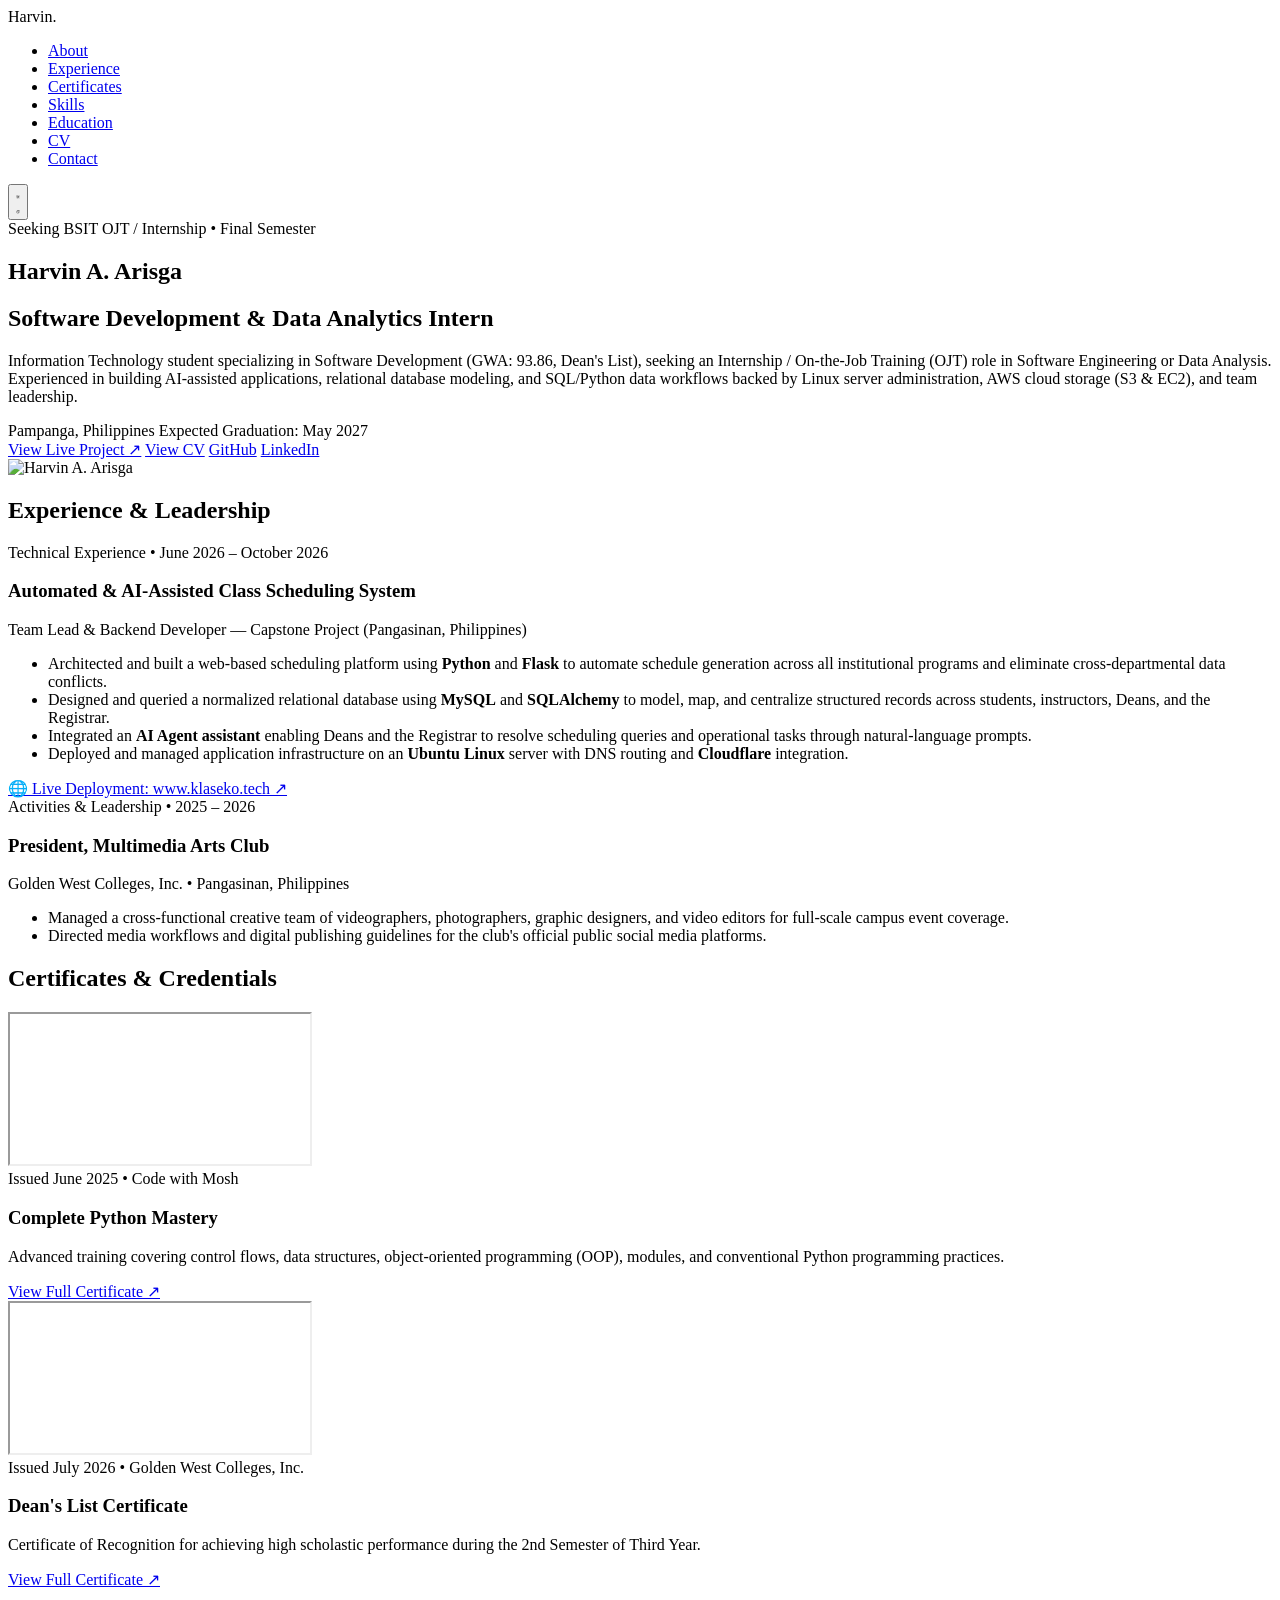
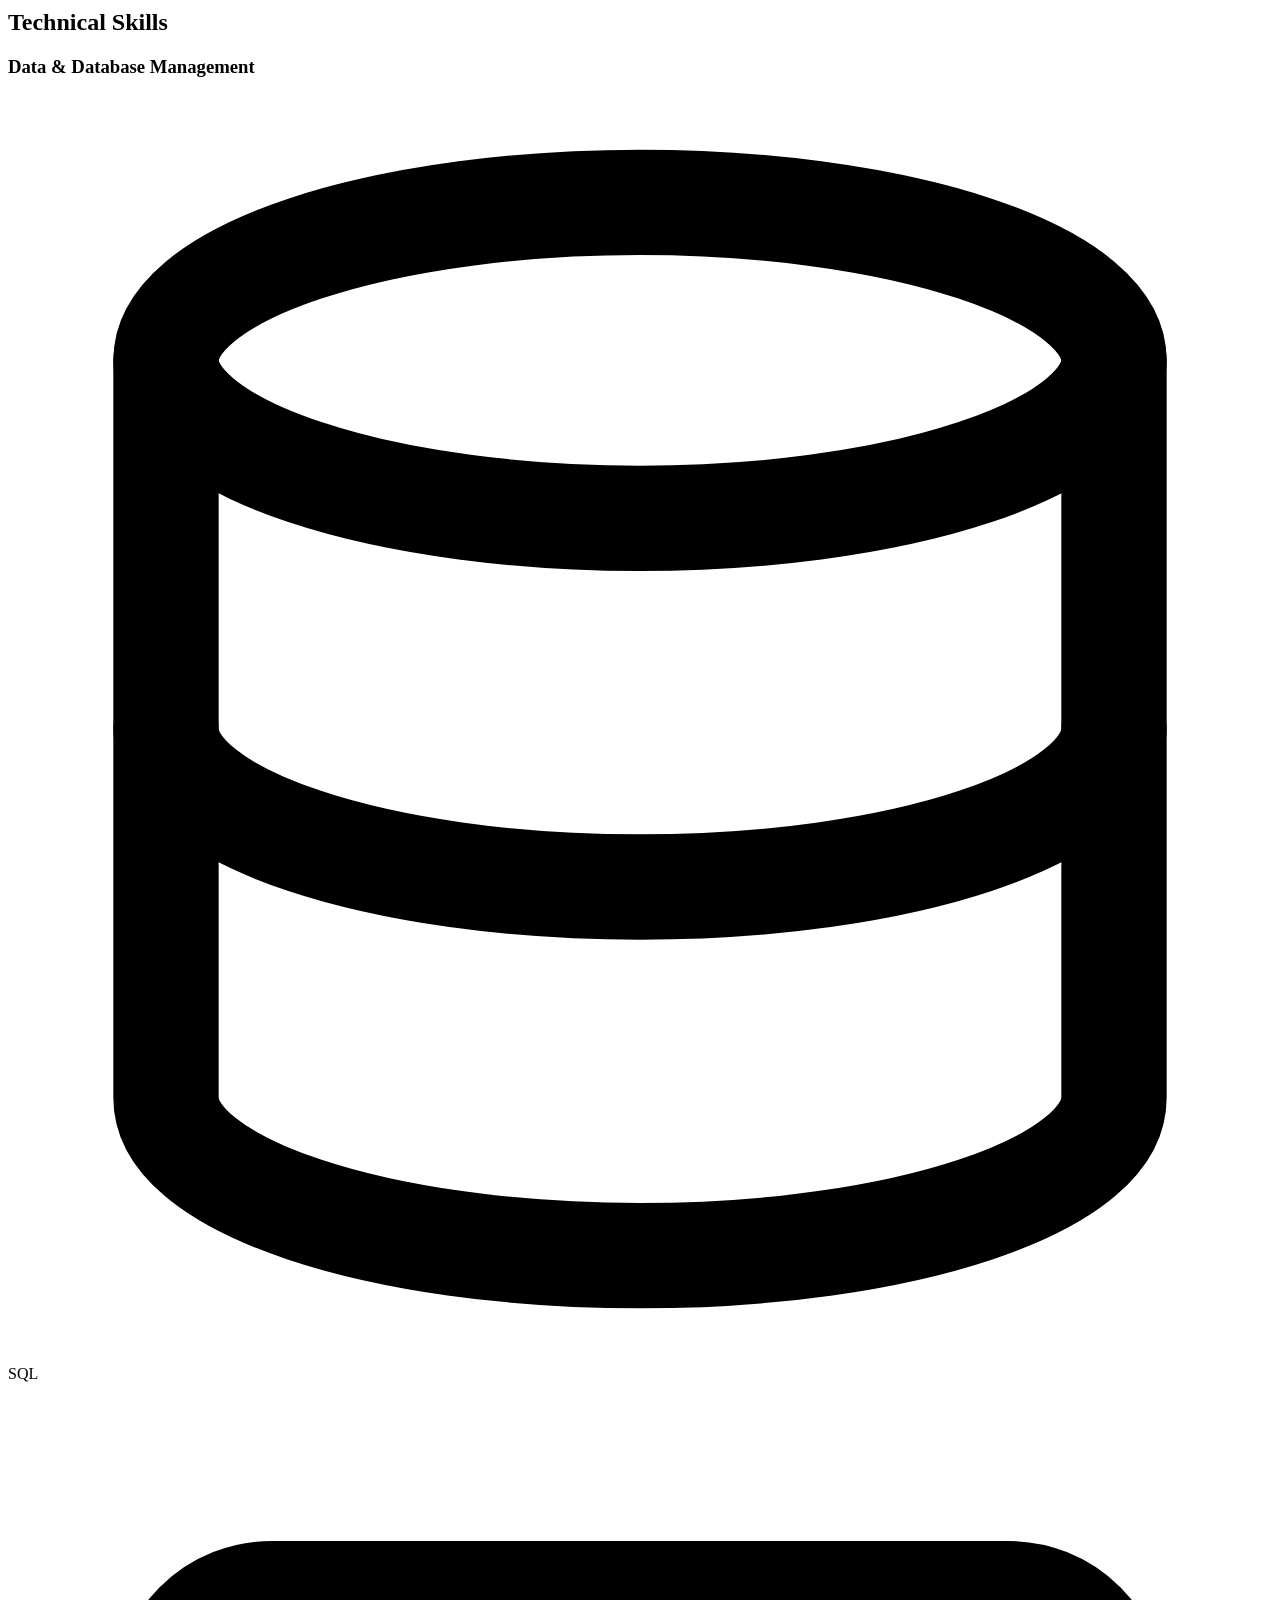
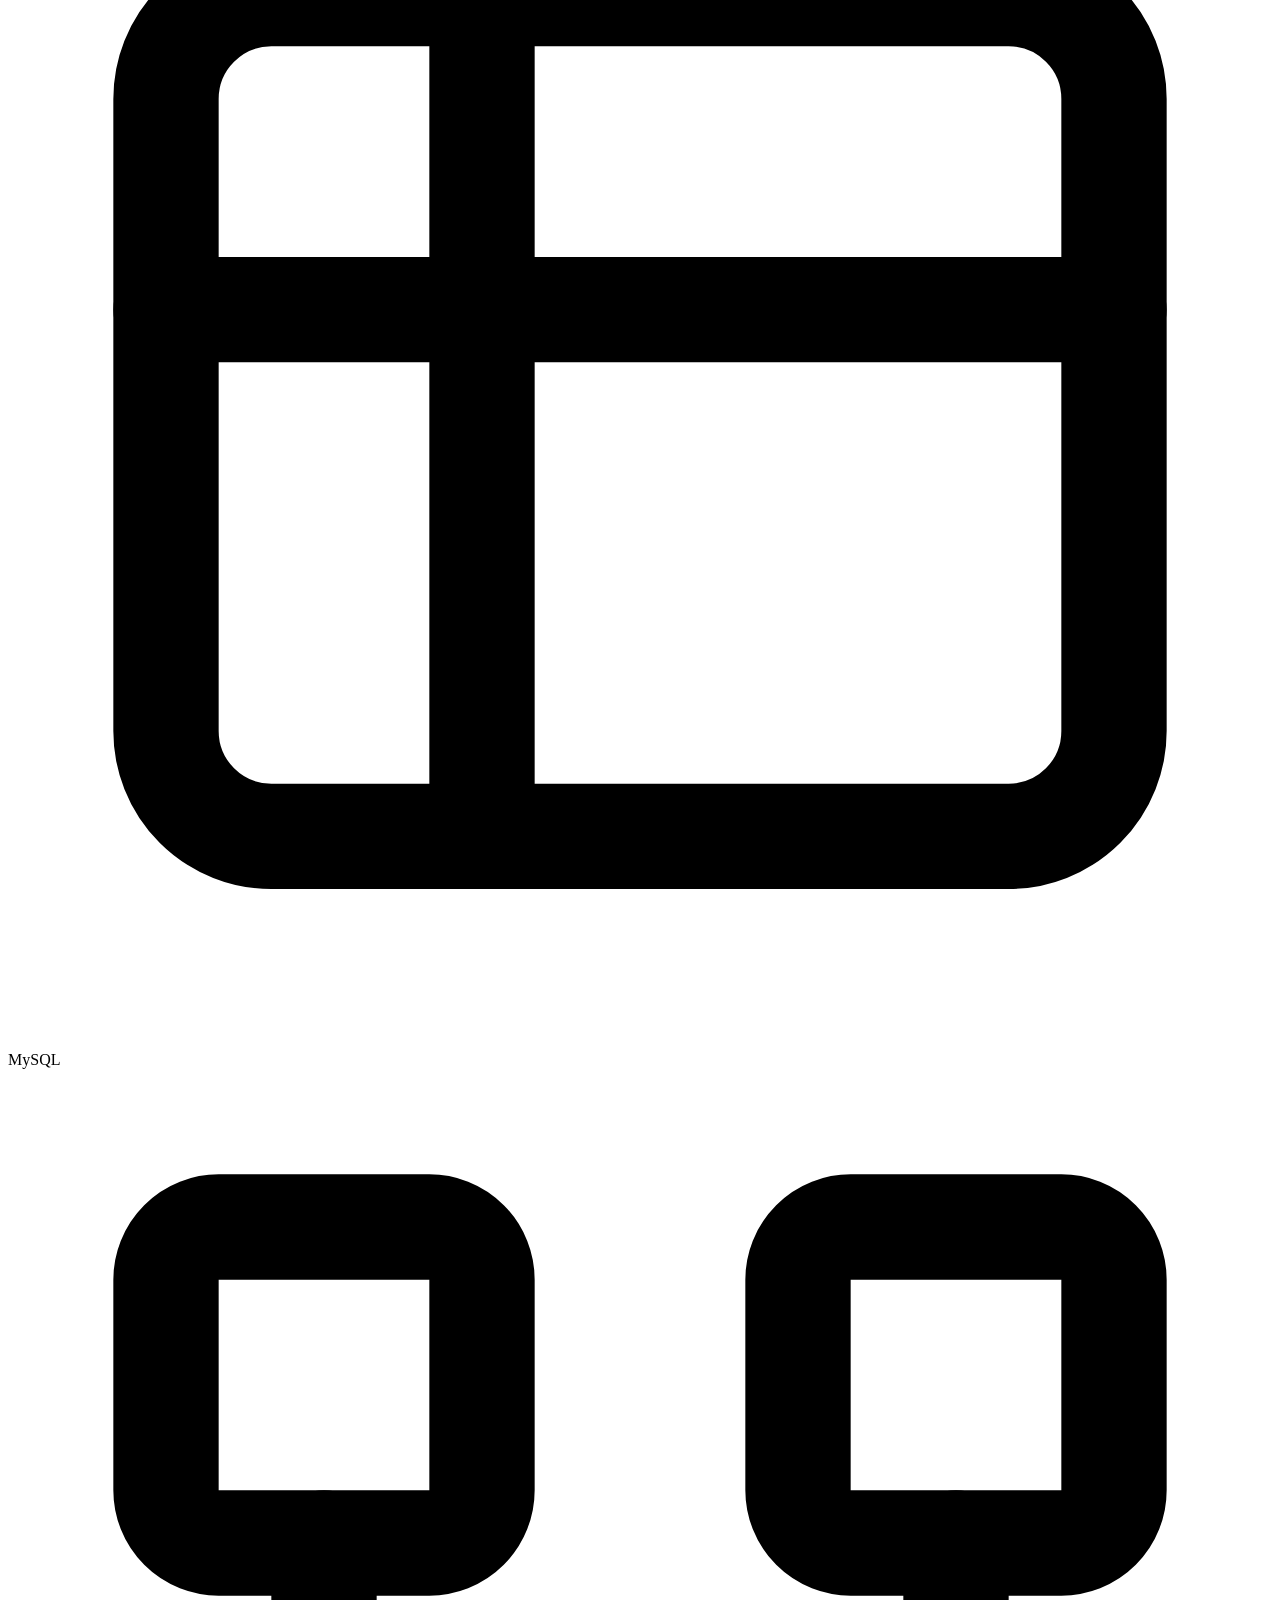
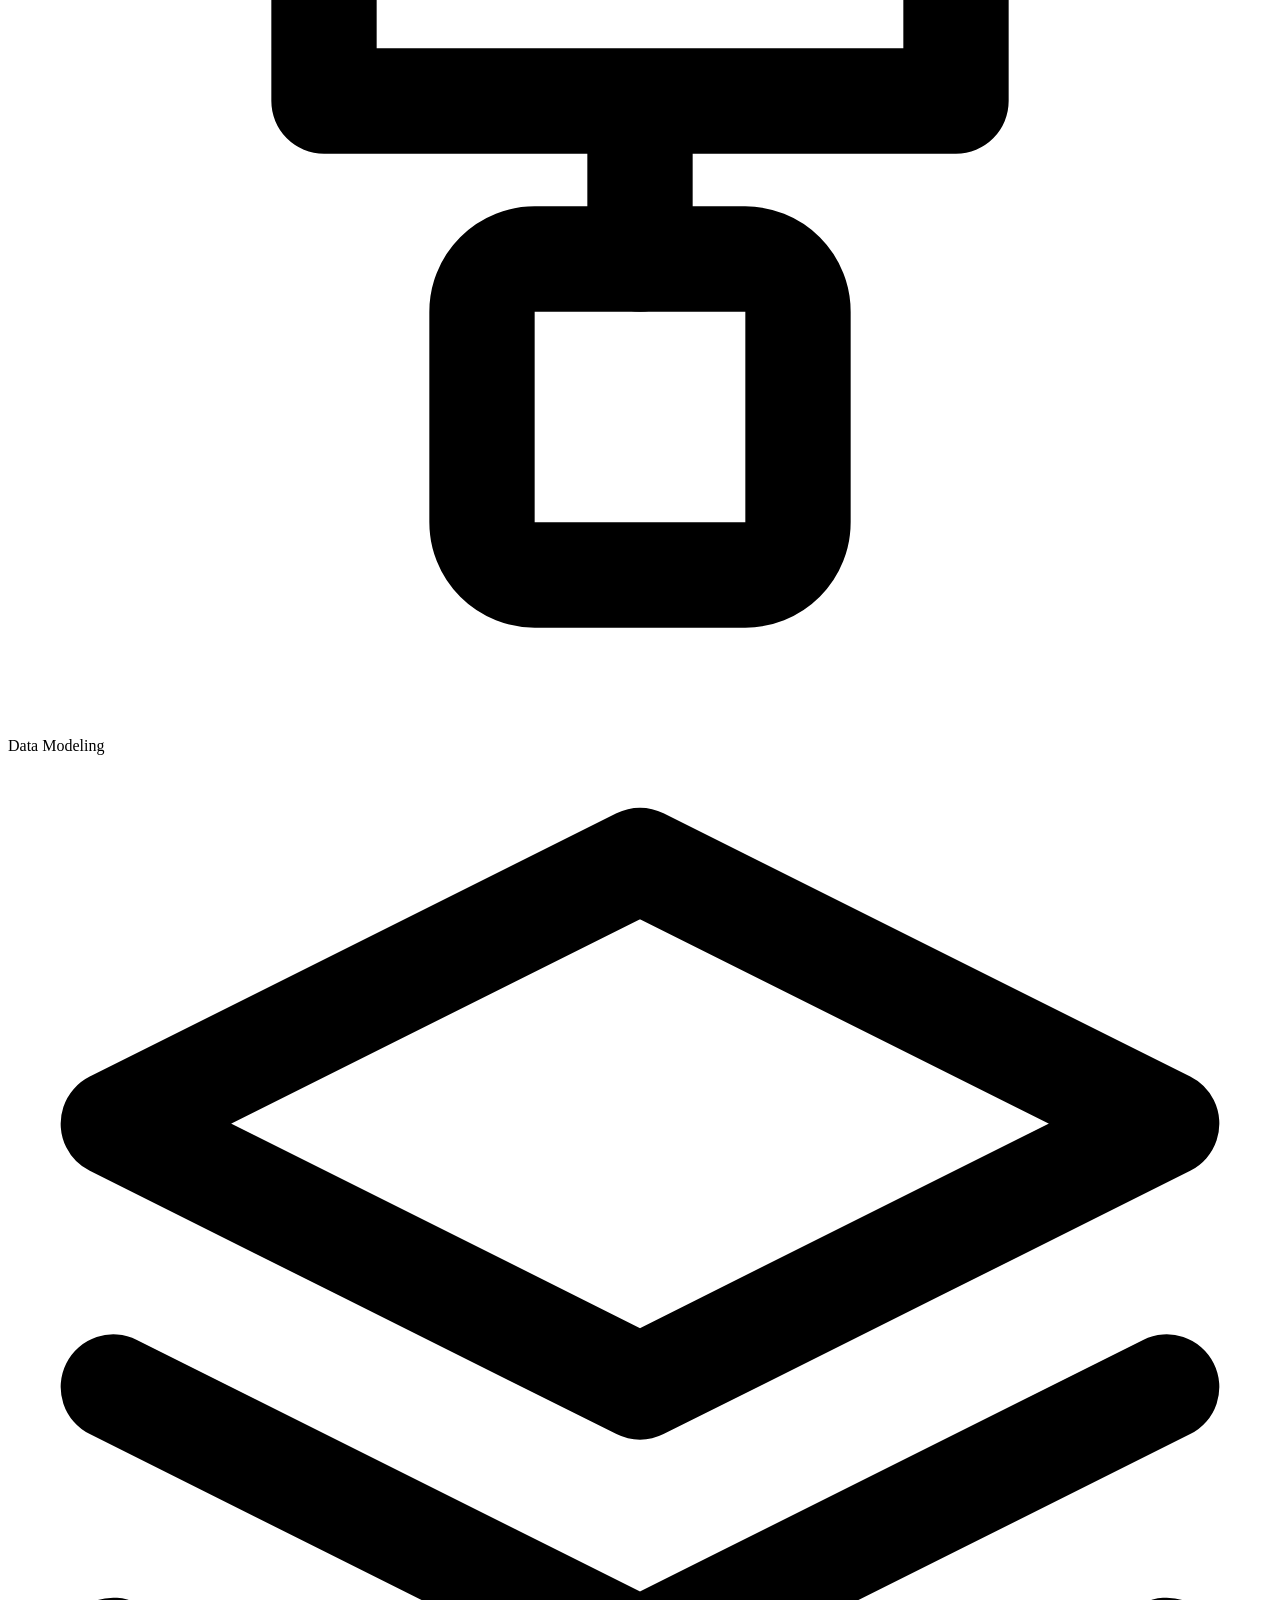
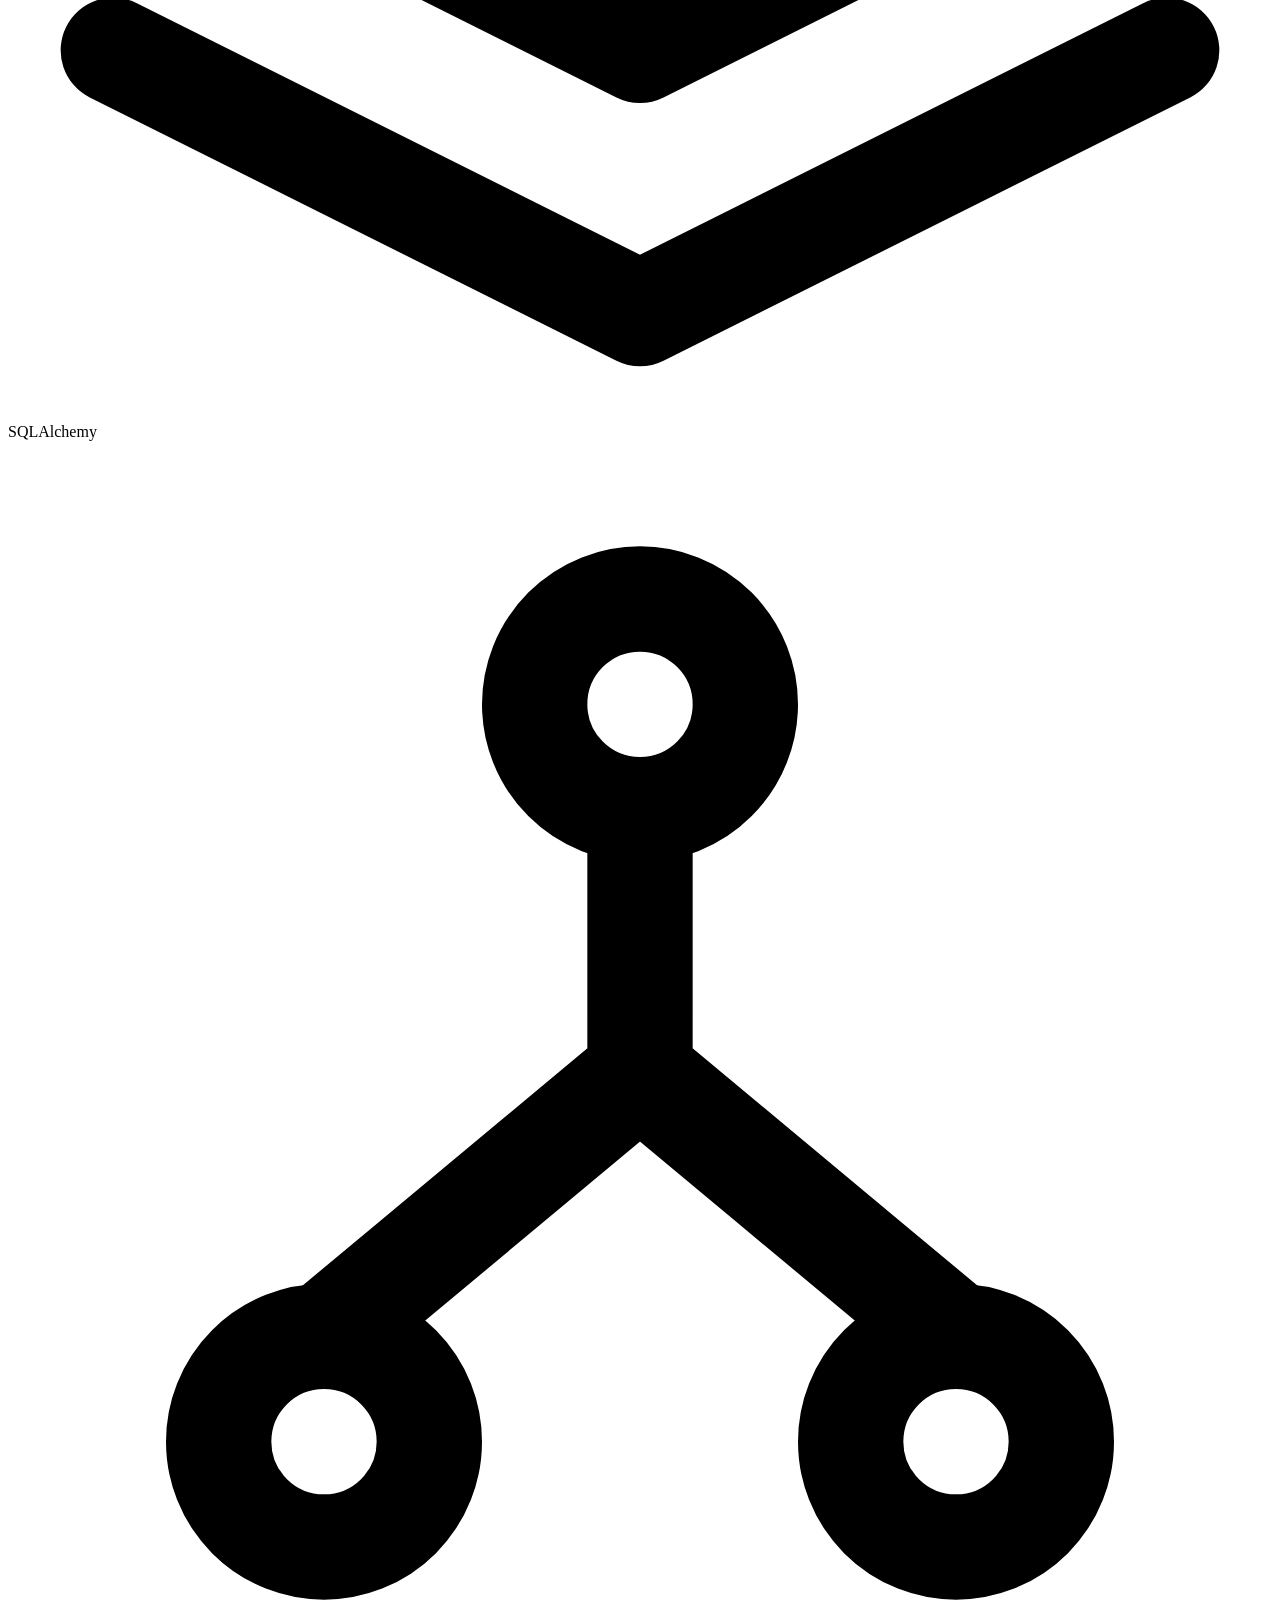
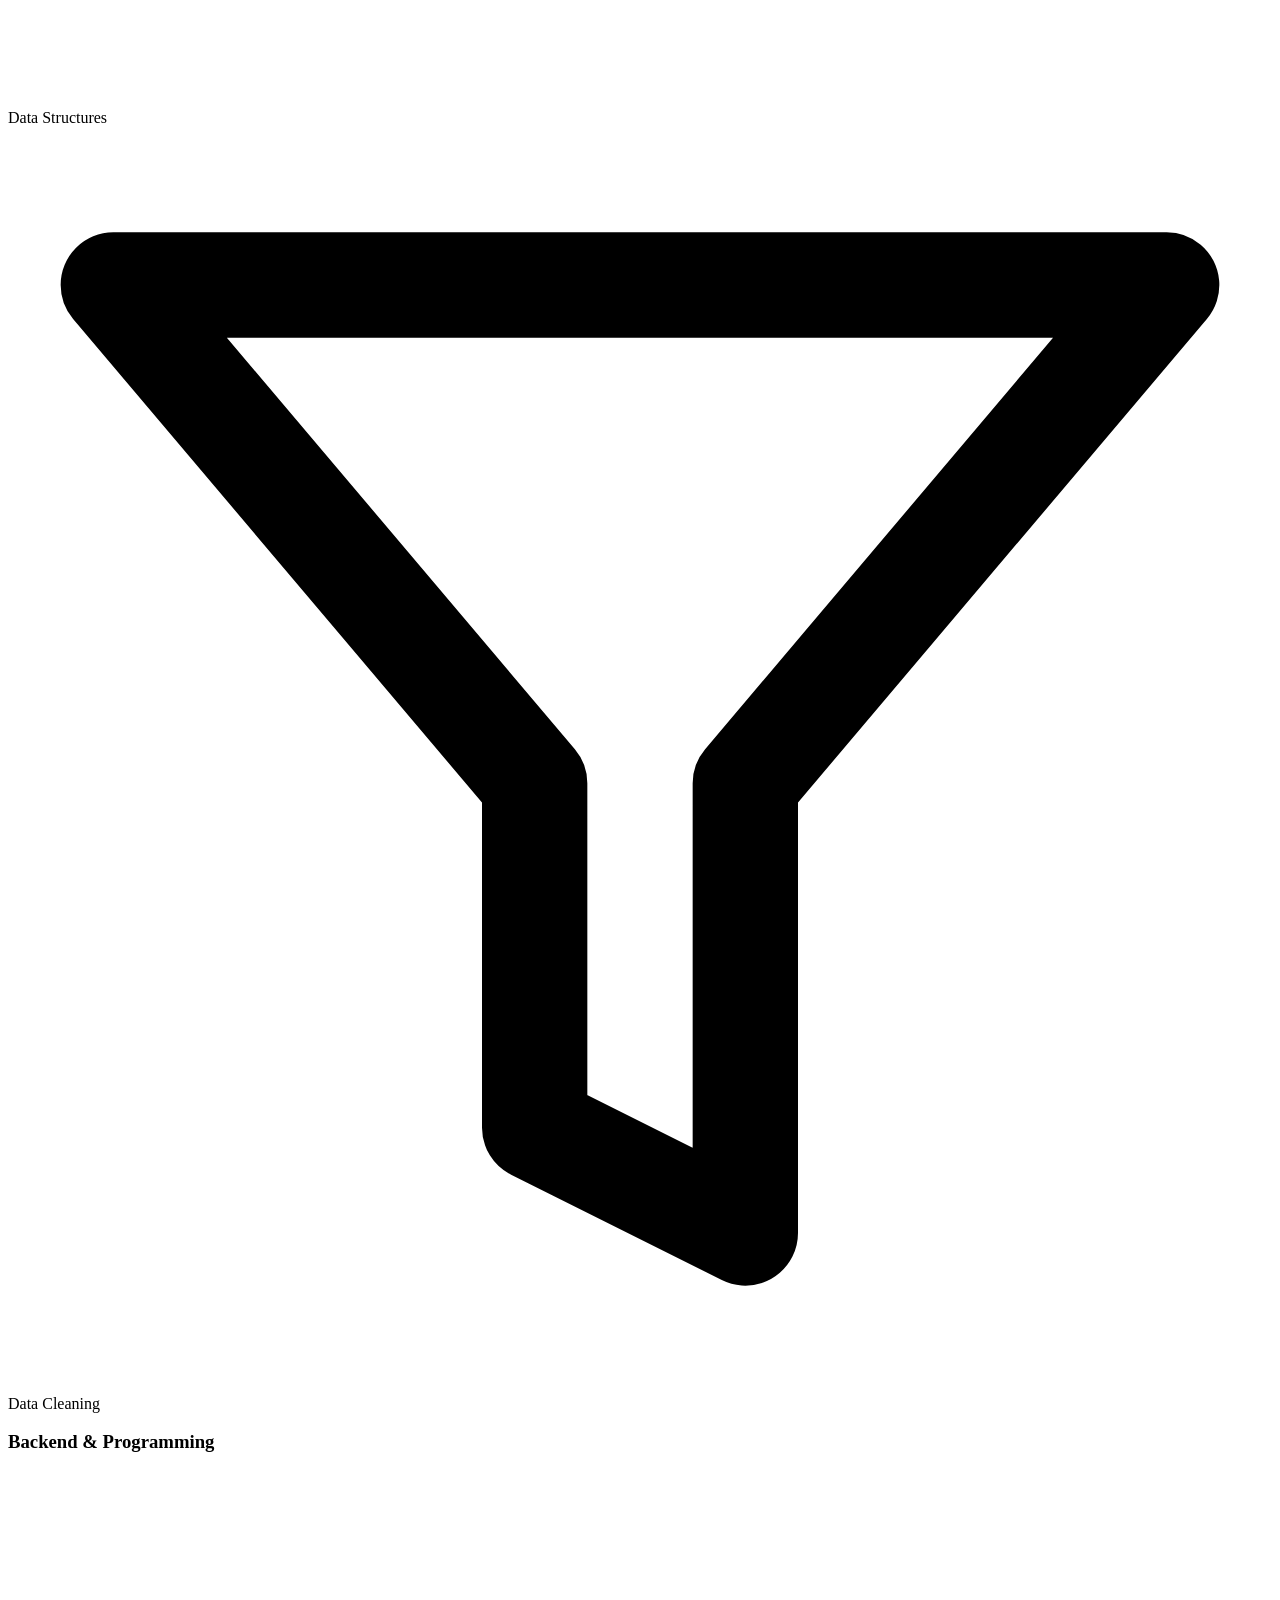
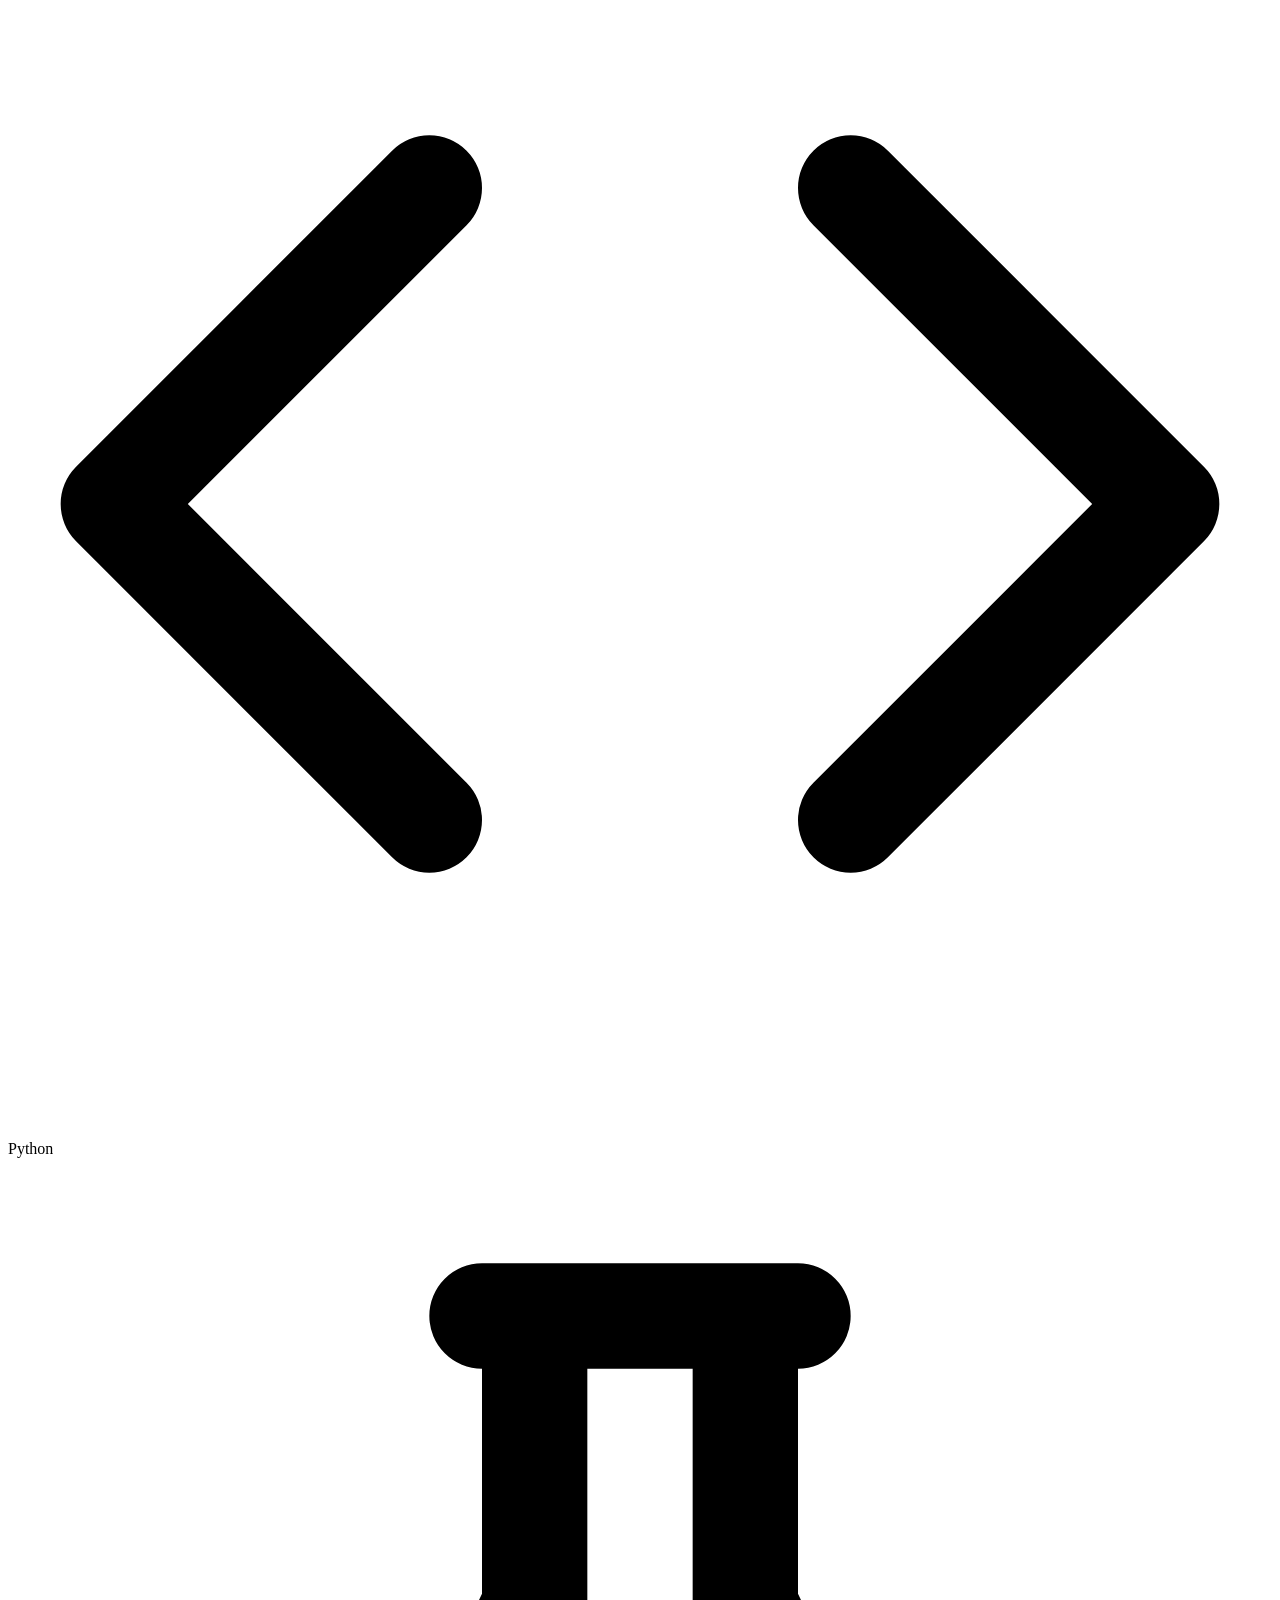
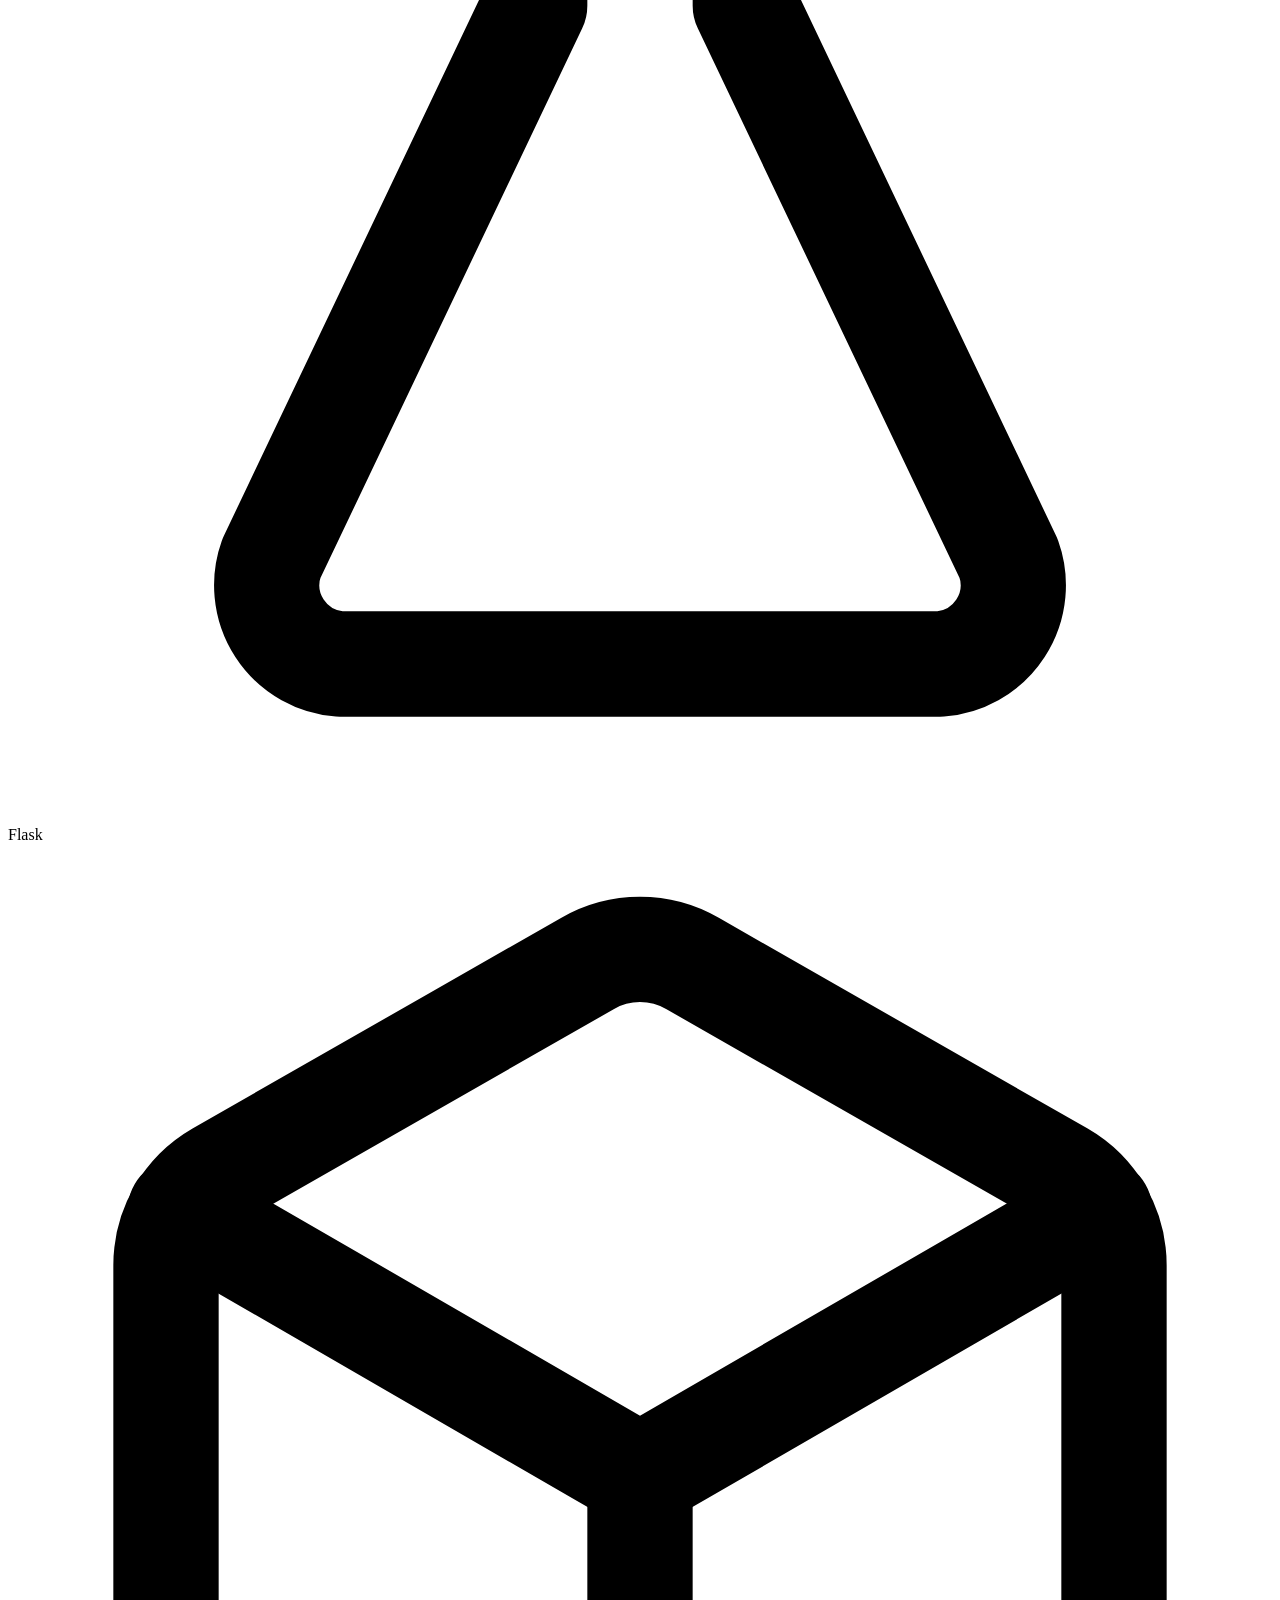
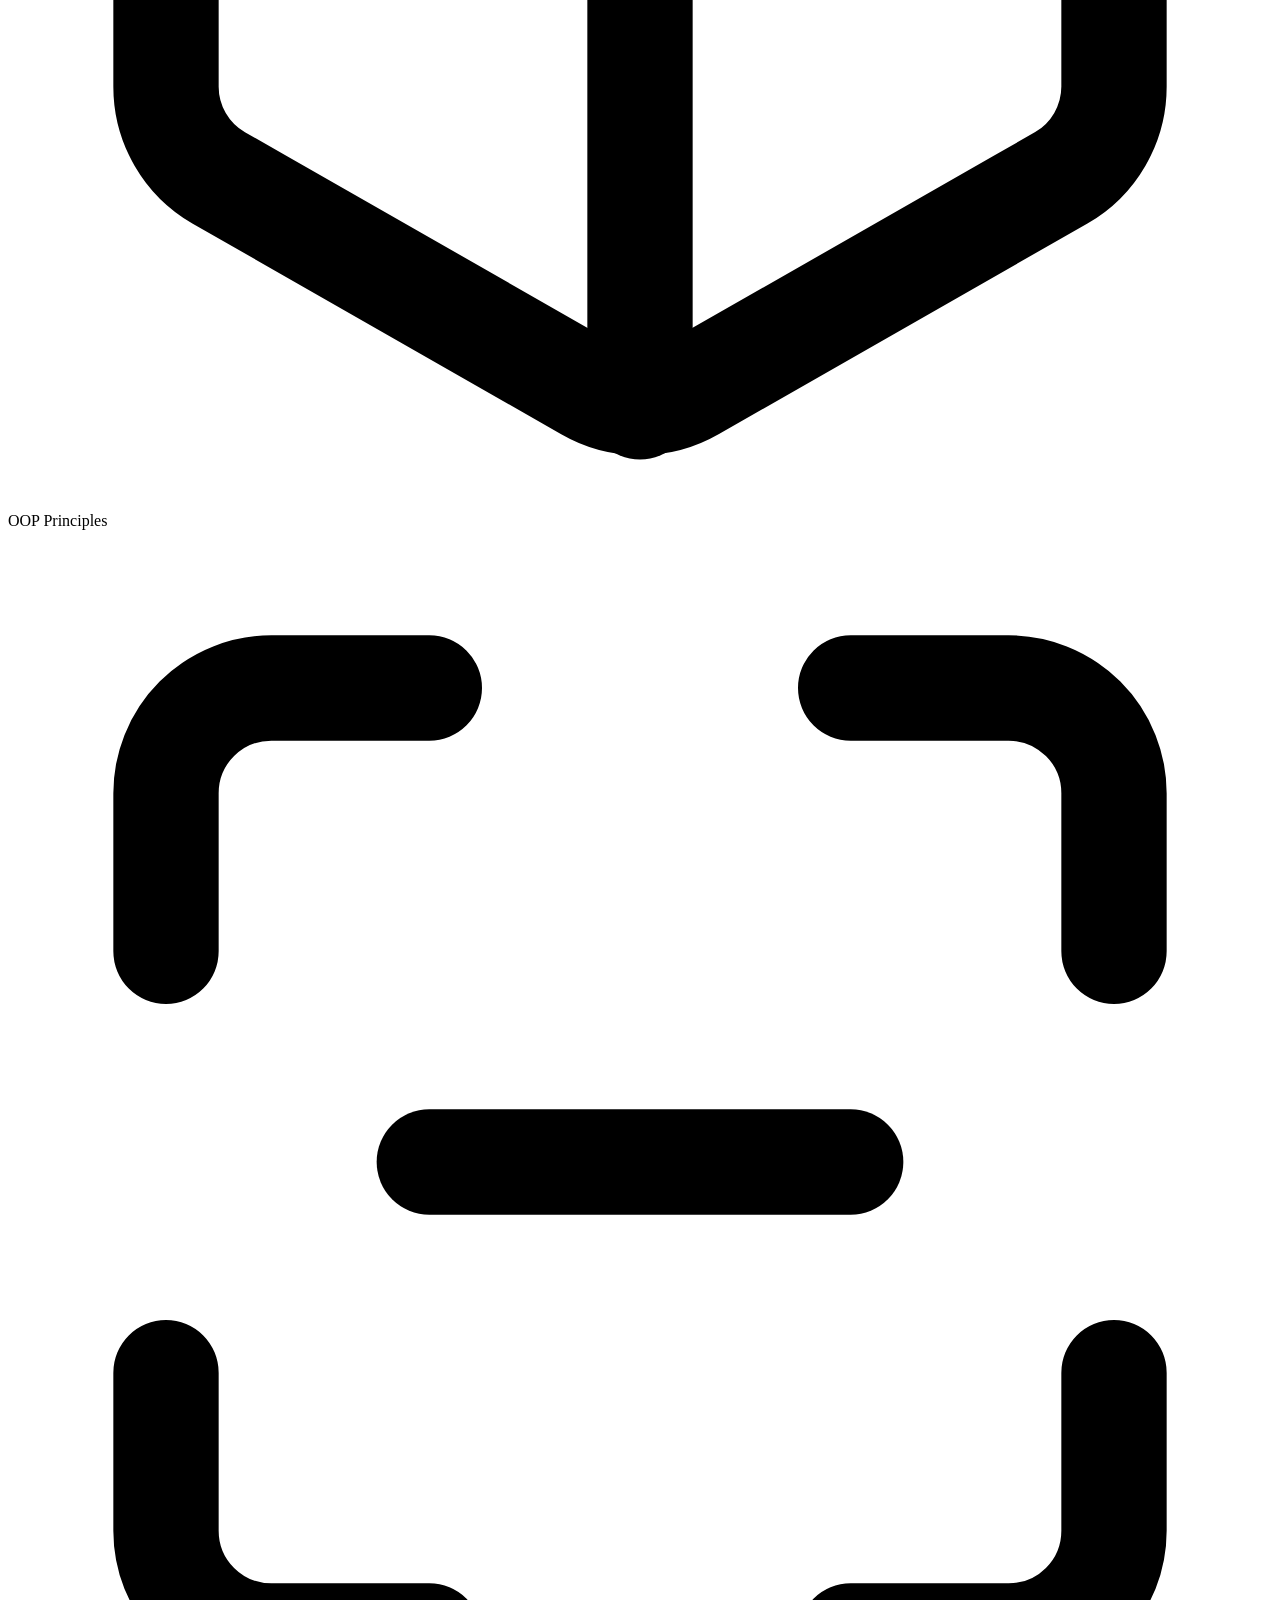
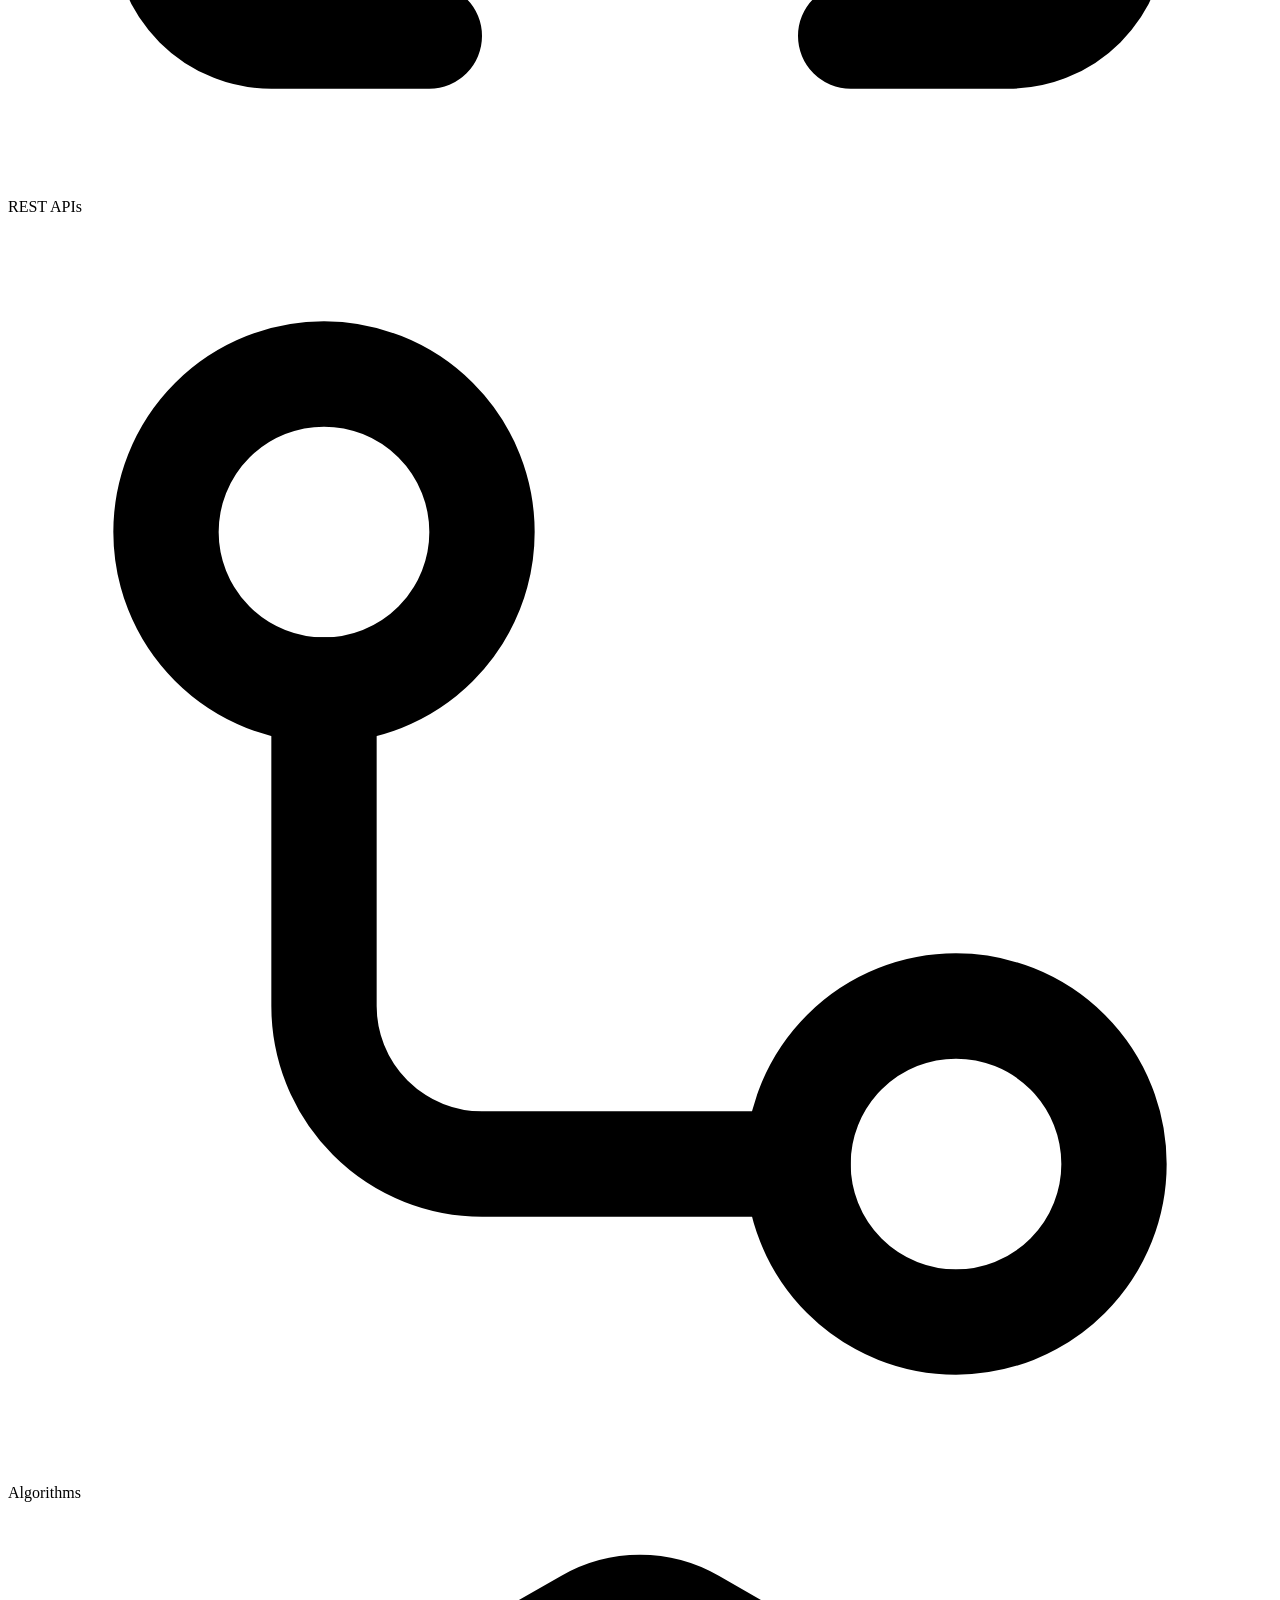
==== commit 603875c7: "fix(portfolio): update location from Pangasinan to Pampanga Update the hero meta location from Panga" ====
--- a/Portfolio/index.html
+++ b/Portfolio/index.html
@@ -66,7 +66,7 @@
                 data workflows backed by Linux server administration, AWS cloud storage (S3 & EC2), and team leadership.
             </p>
             <div class="hero-meta">
-                <span>Pangasinan, Philippines</span>
+                <span>Pampanga, Philippines</span>
                 <span>Expected Graduation: May 2027</span>
             </div>
             <div class="hero-buttons">
@@ -538,4 +538,4 @@
 
 </body>
 
-</html>
+</html>
